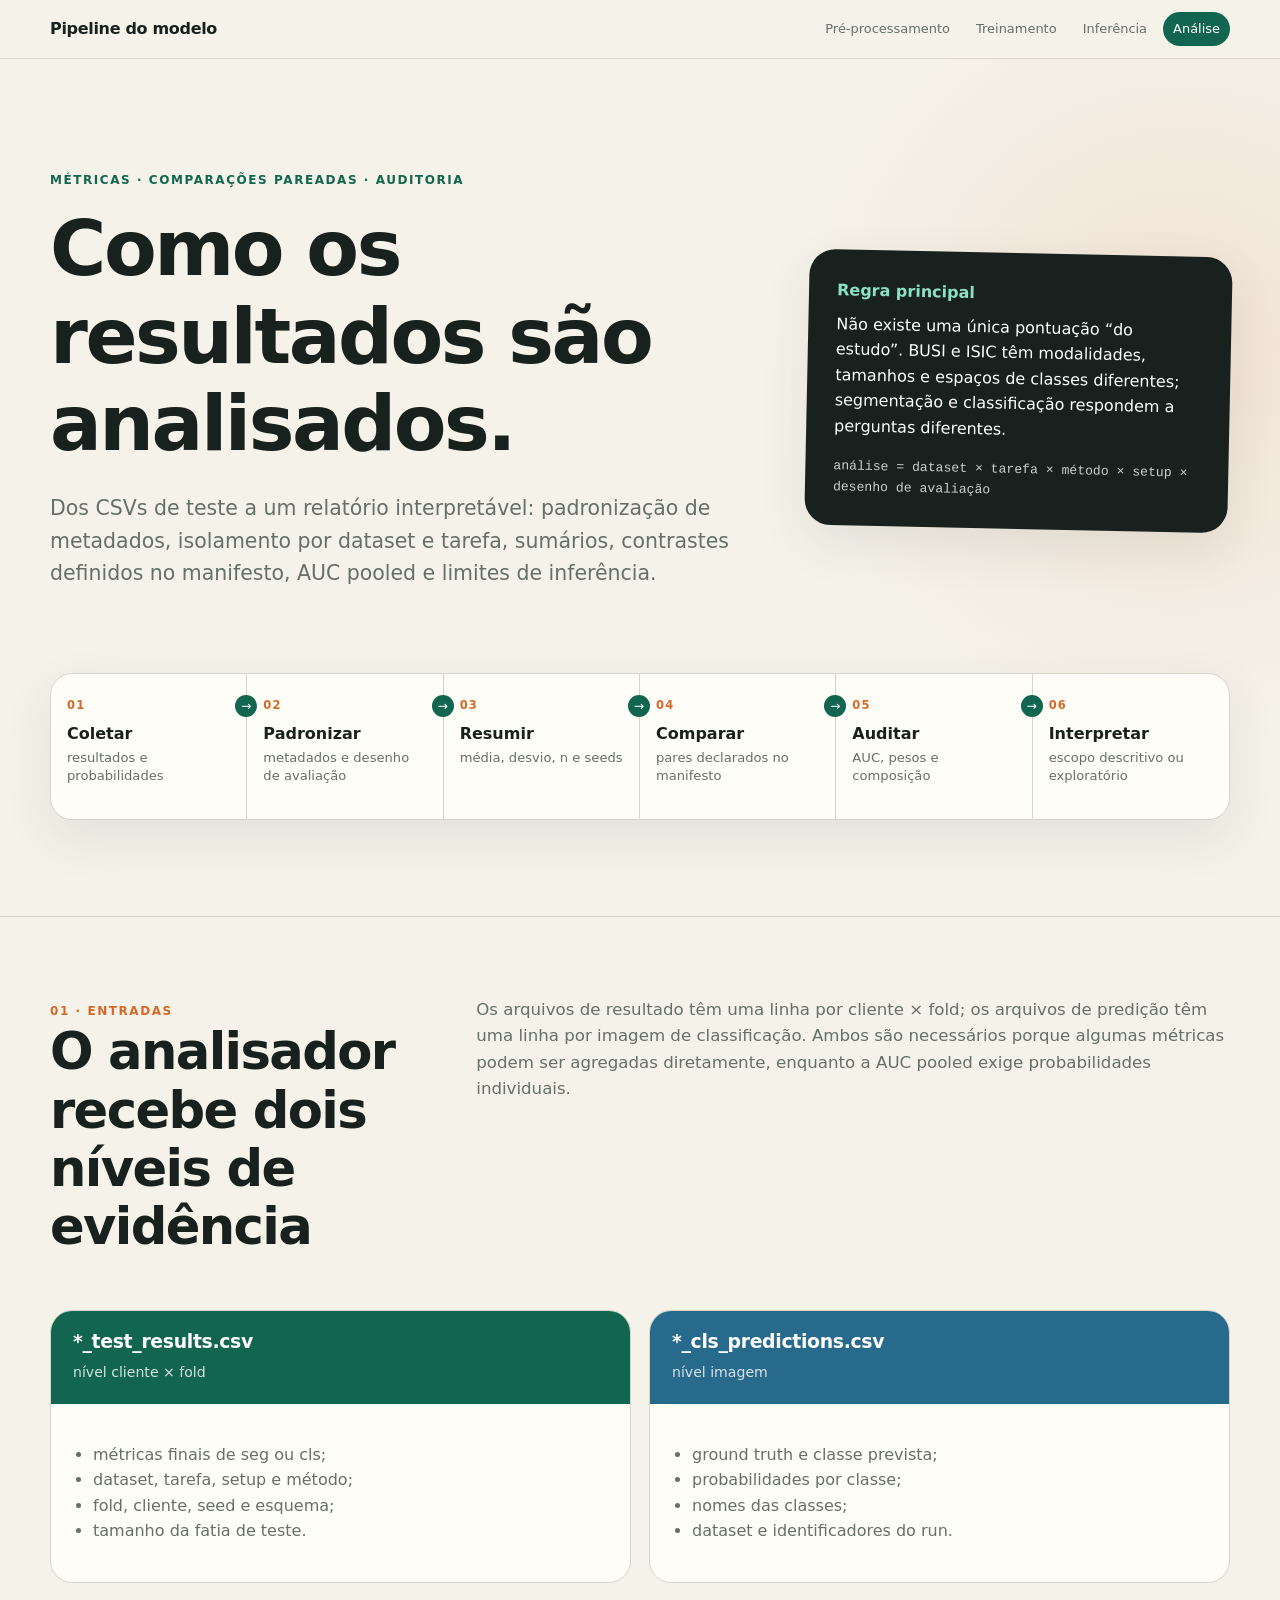
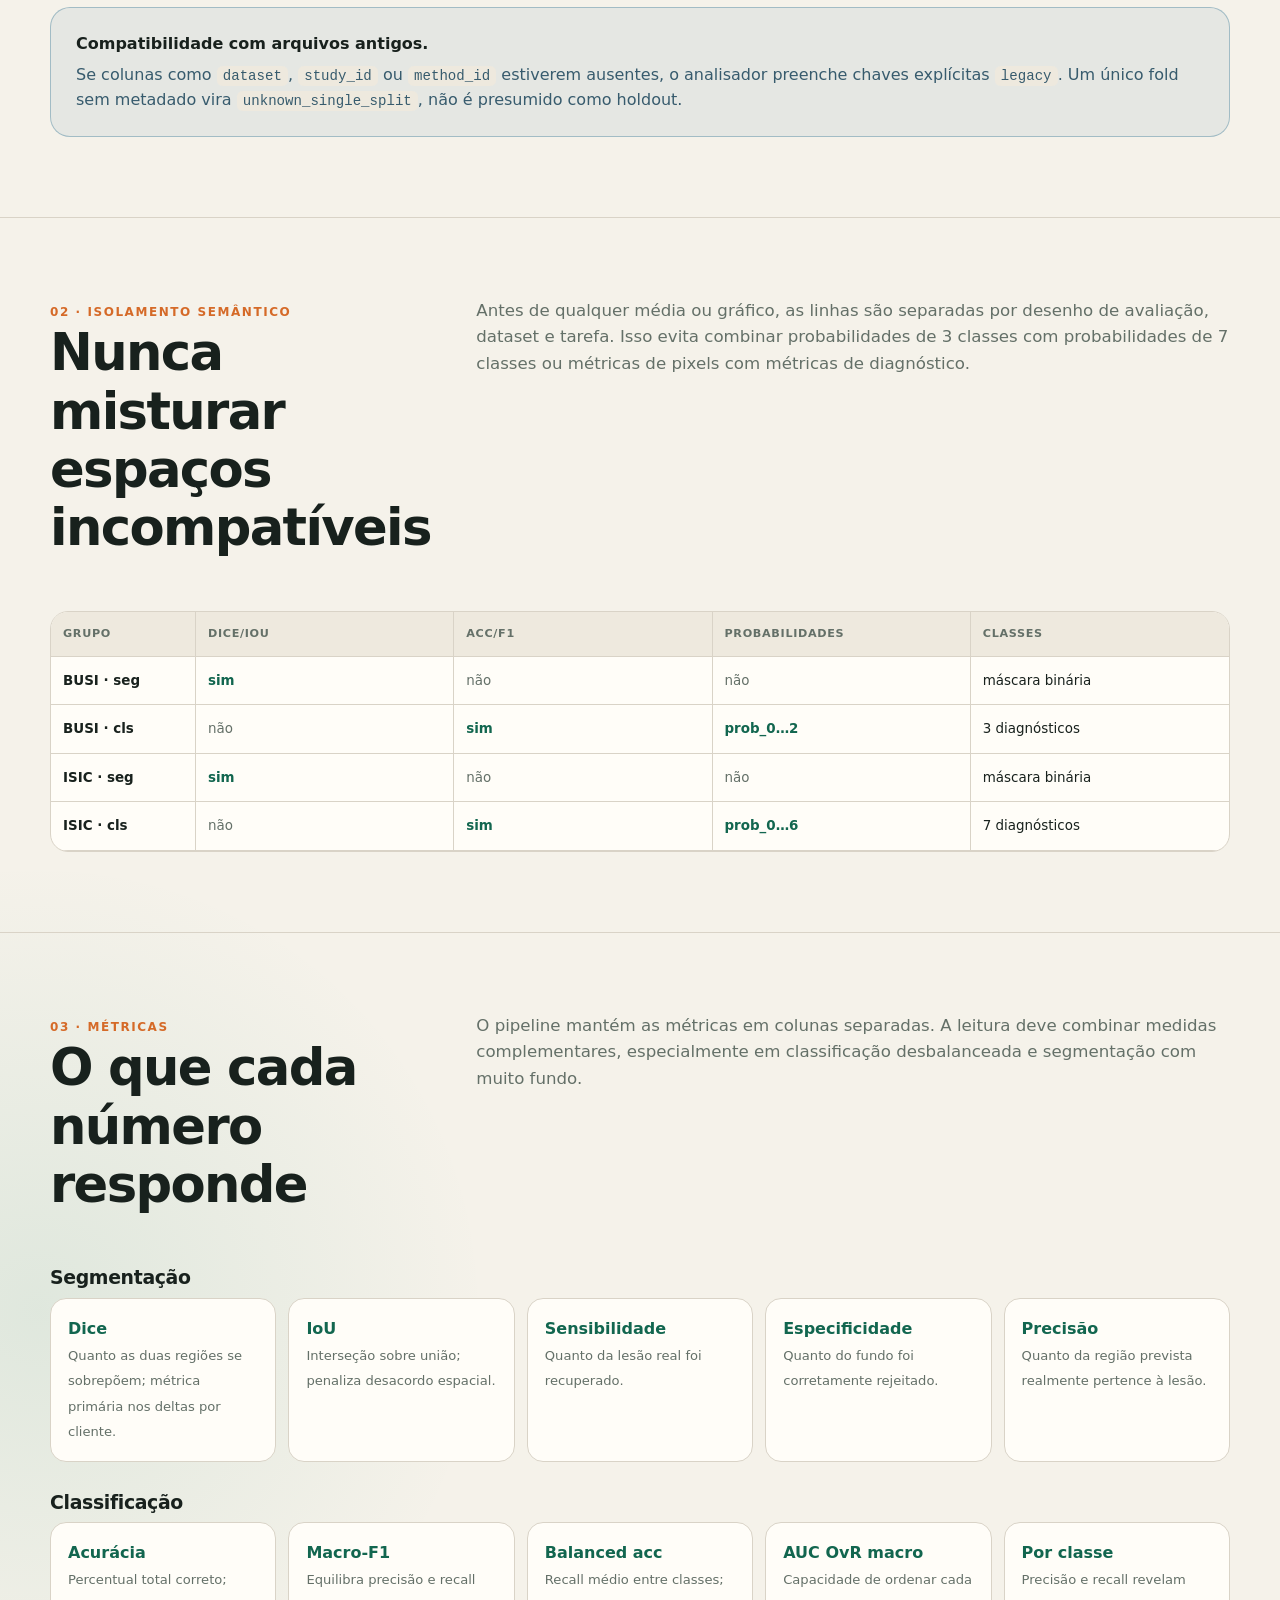
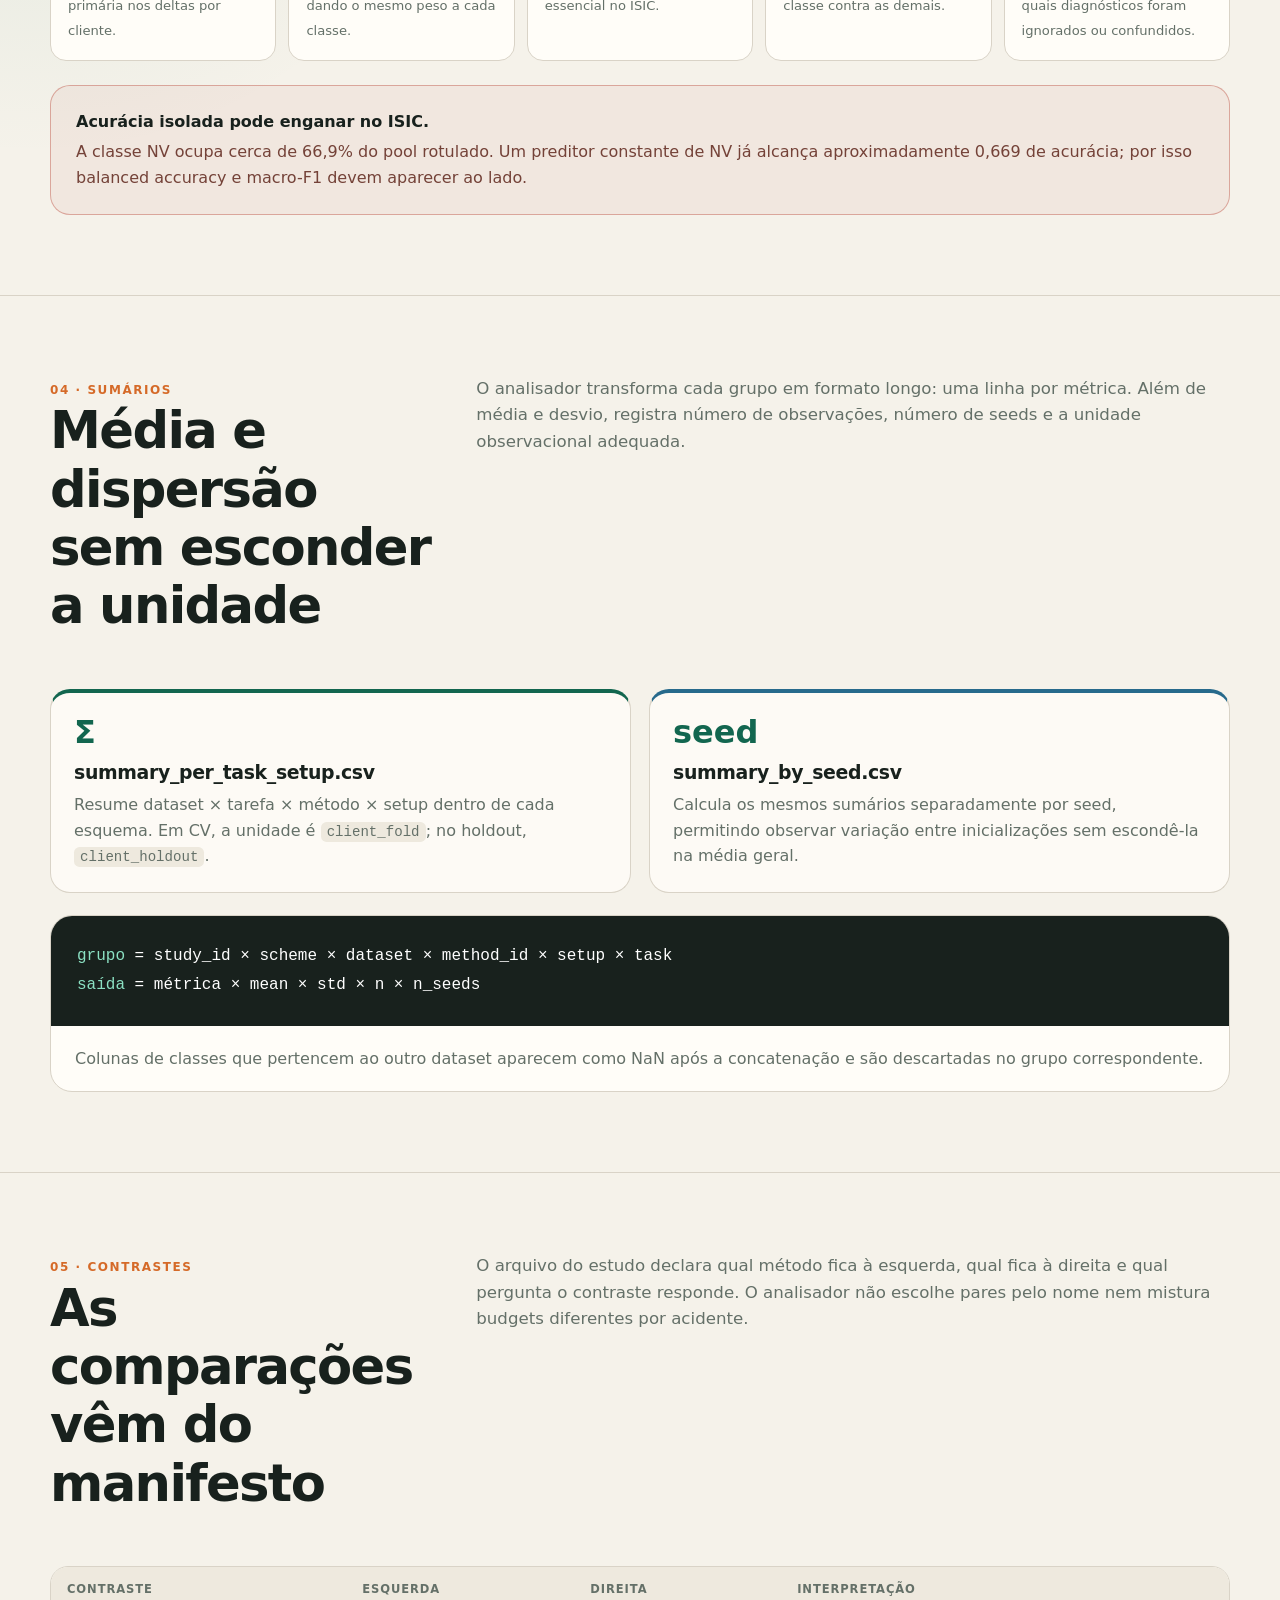
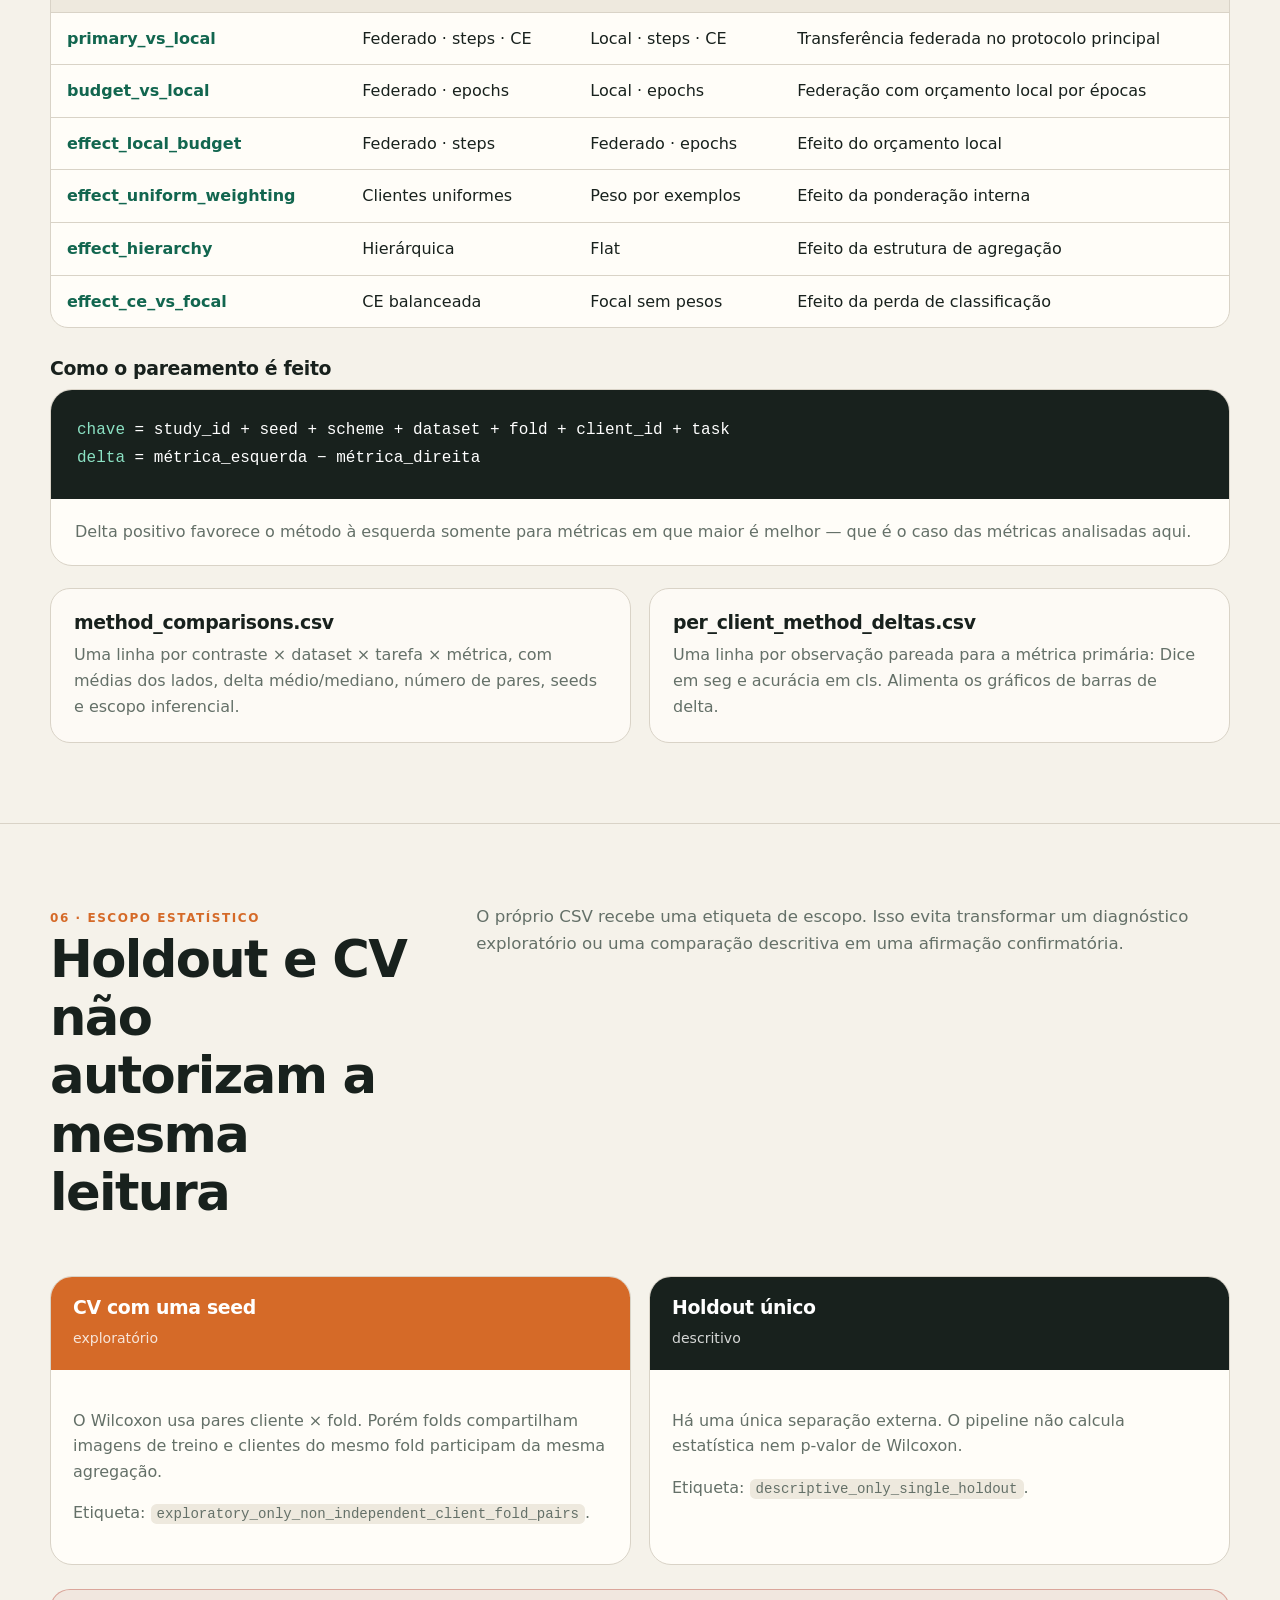
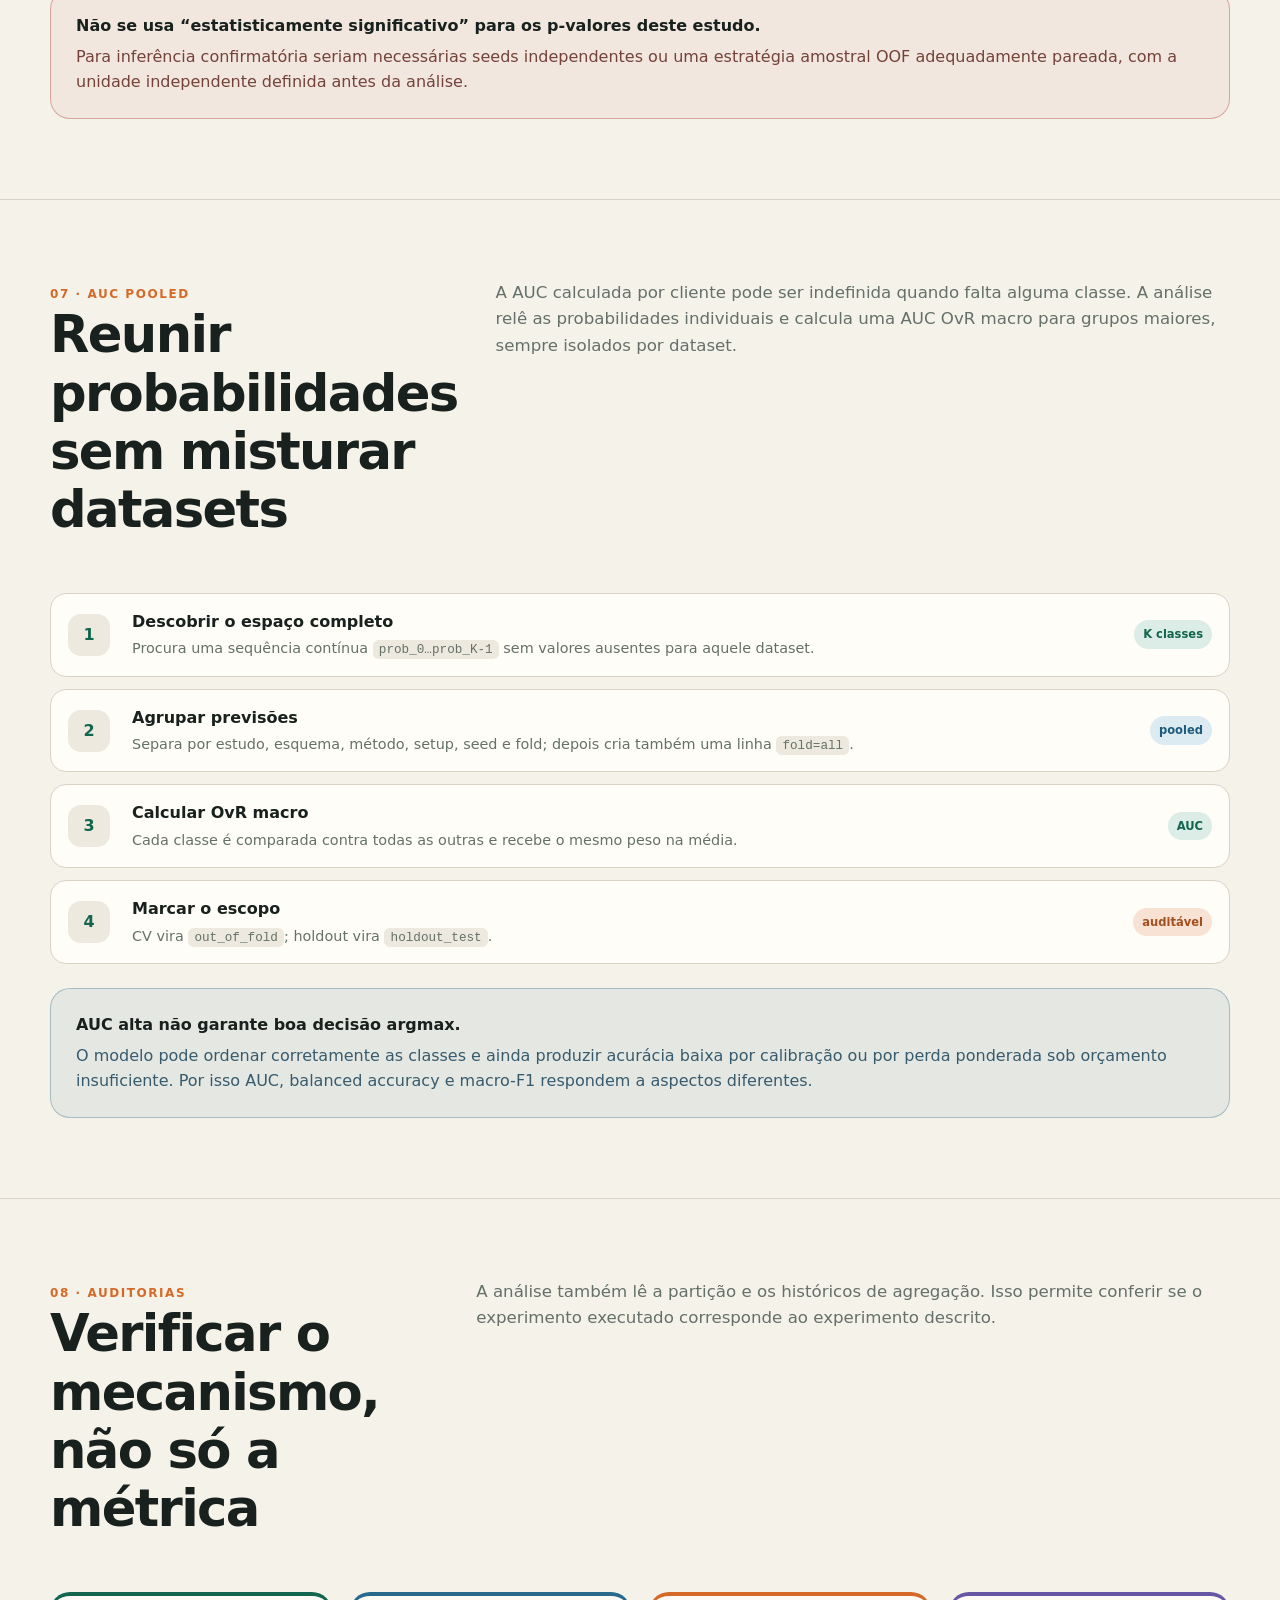
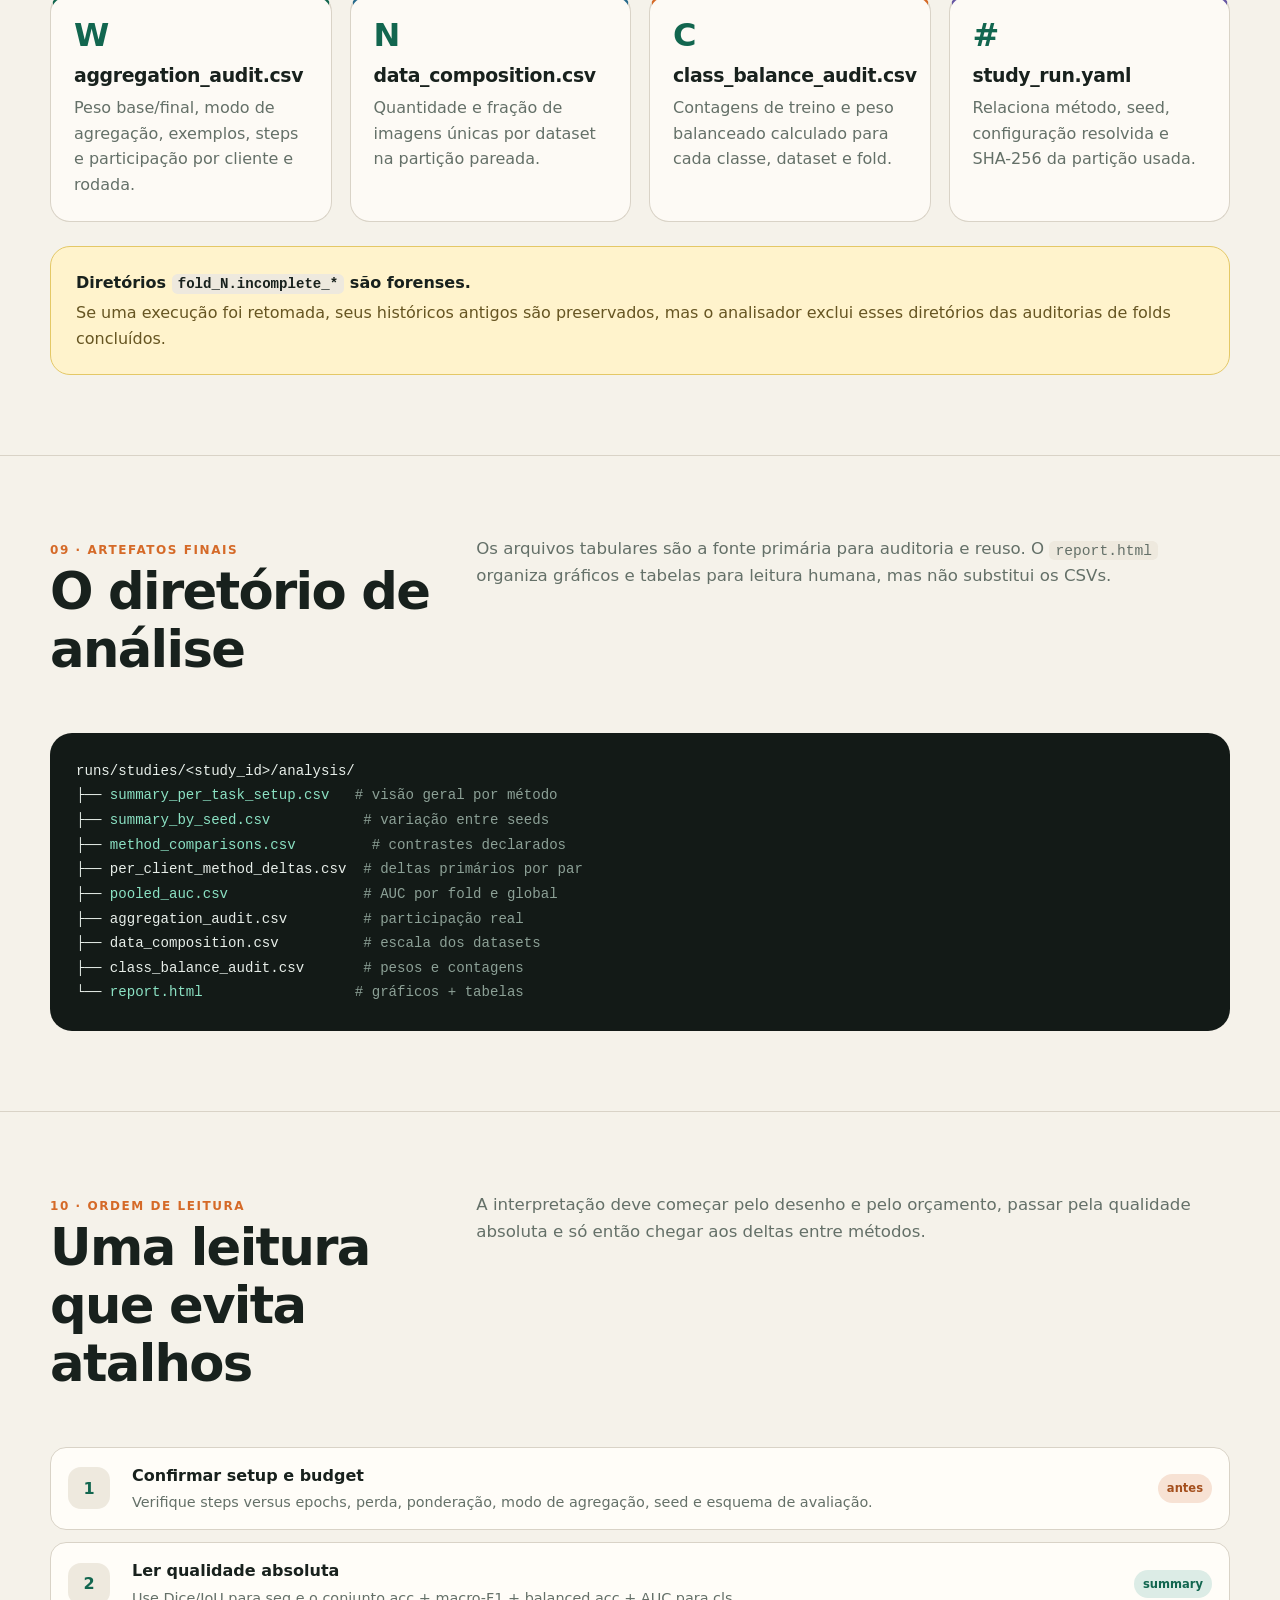
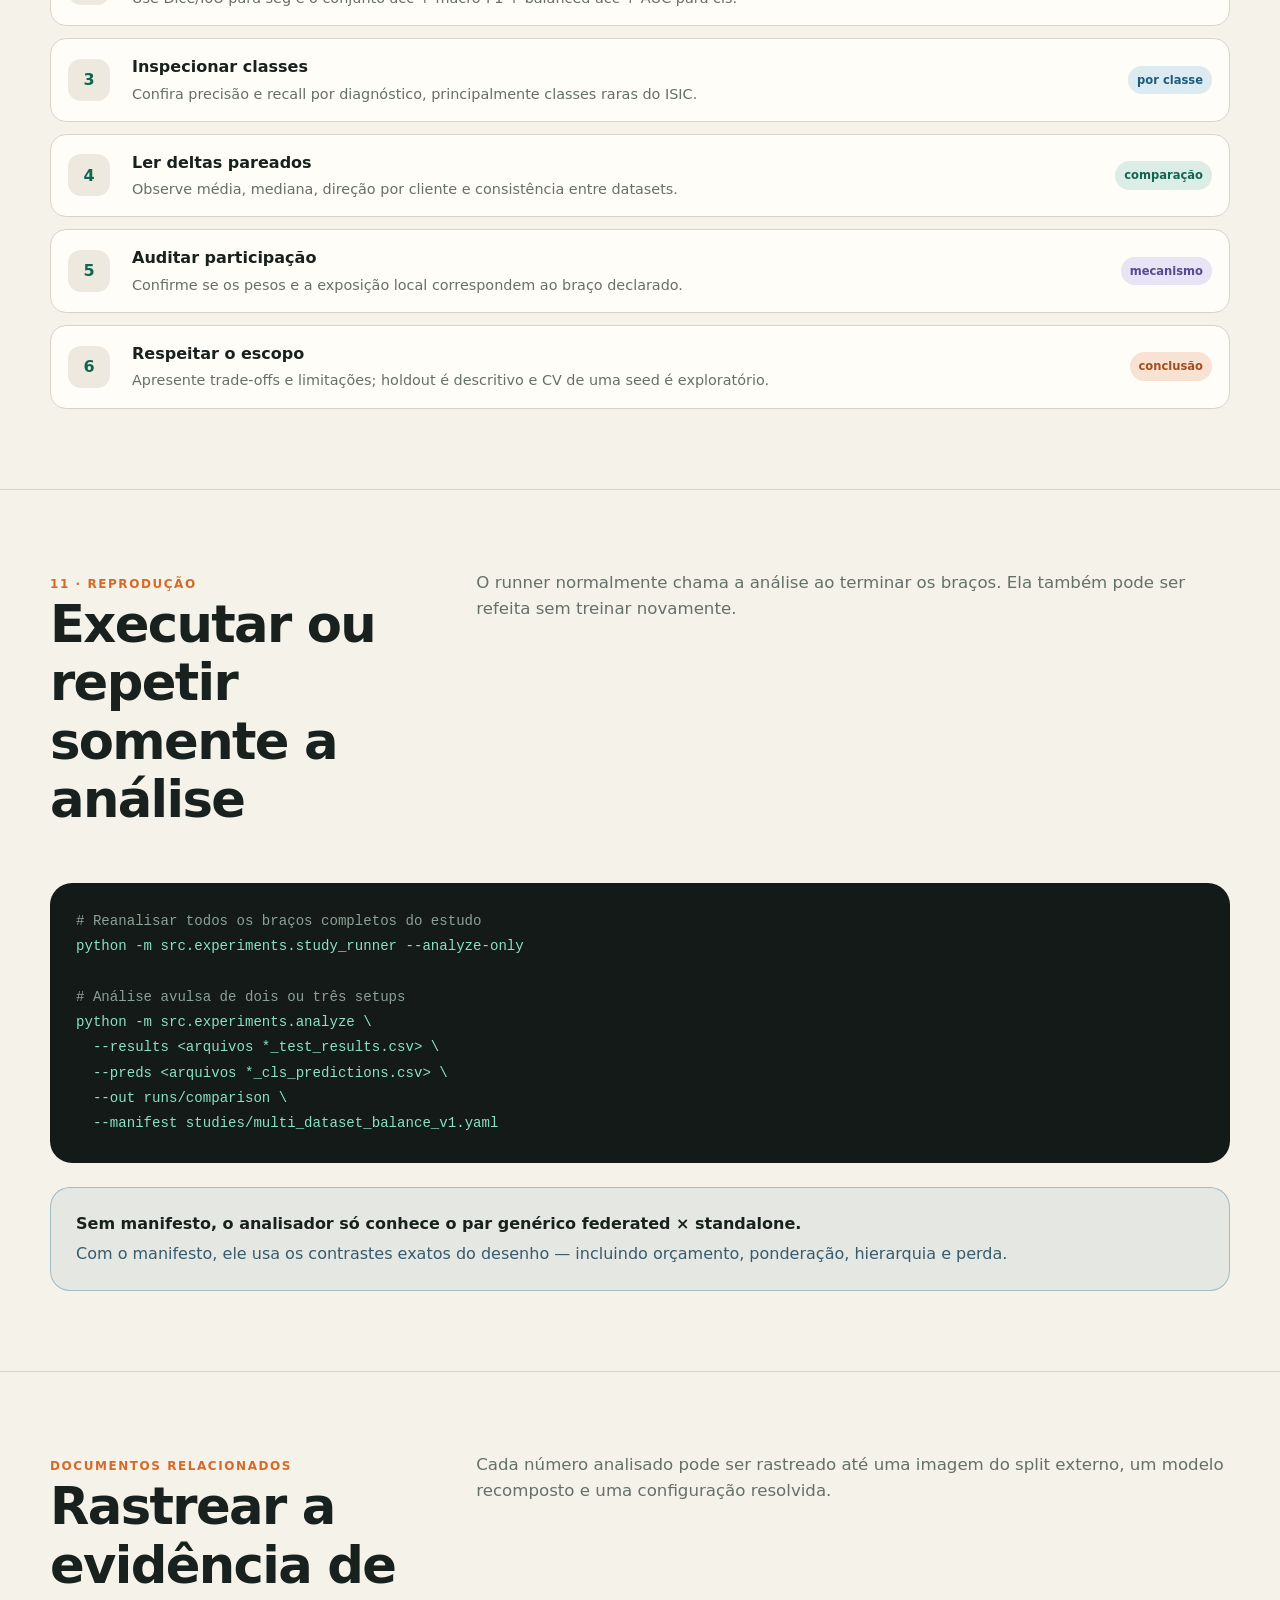
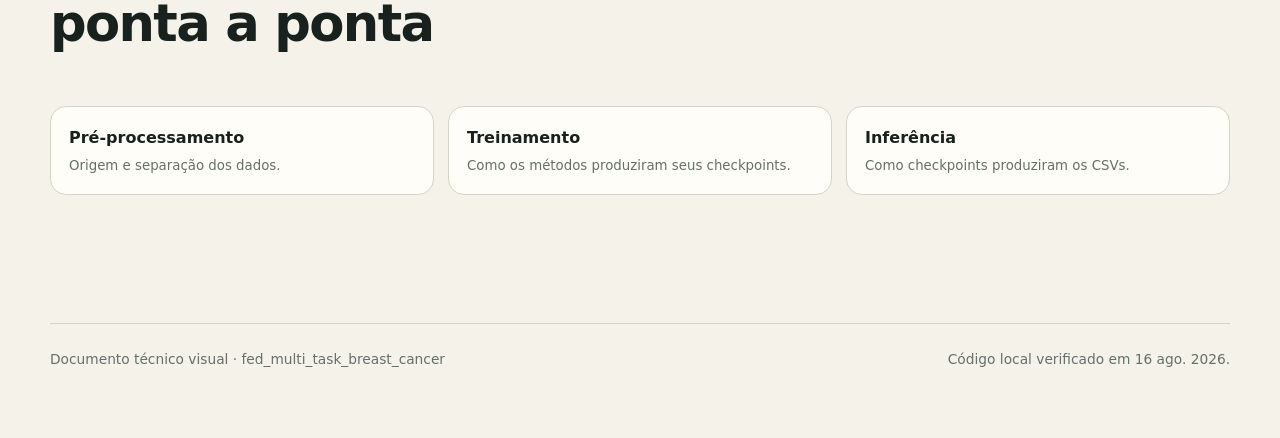
==== docs/analise_resultados.html @ eecffb1c "Document each pipeline stage as standalone HTML pages Adds docs/preprocessamento_dados.html, treinam" ====
<!doctype html>
<html lang="pt-BR">
<head>
  <meta charset="utf-8">
  <meta name="viewport" content="width=device-width, initial-scale=1">
  <meta name="description" content="Pipeline de análise dos resultados federados, métricas, deltas pareados, AUC pooled e limitações estatísticas.">
  <title>Análise dos resultados — métricas, comparações e auditoria</title>
  <link rel="icon" href="data:,">
  <link rel="stylesheet" href="model_pipeline.css">
</head>
<body>
  <header class="topbar">
    <div class="shell topbar-inner">
      <div class="brand">Pipeline do modelo</div>
      <nav class="docnav" aria-label="Documentos do pipeline">
        <a href="preprocessamento_dados.html">Pré-processamento</a>
        <a href="treinamento_modelo.html">Treinamento</a>
        <a href="inferencia_modelo.html">Inferência</a>
        <a class="current" href="analise_resultados.html">Análise</a>
      </nav>
    </div>
  </header>

  <main>
    <div class="shell">
      <div class="hero">
        <div>
          <div class="eyebrow">Métricas · comparações pareadas · auditoria</div>
          <h1>Como os resultados são analisados.</h1>
          <p class="lead">Dos CSVs de teste a um relatório interpretável: padronização de metadados, isolamento por dataset e tarefa, sumários, contrastes definidos no manifesto, AUC pooled e limites de inferência.</p>
        </div>
        <aside class="hero-note">
          <strong>Regra principal</strong>
          <p>Não existe uma única pontuação “do estudo”. BUSI e ISIC têm modalidades, tamanhos e espaços de classes diferentes; segmentação e classificação respondem a perguntas diferentes.</p>
          <div class="mono">análise = dataset × tarefa × método × setup × desenho de avaliação</div>
        </aside>
      </div>

      <div class="journey" style="--steps:6" aria-label="Resumo da análise">
        <div class="journey-step"><div class="journey-n">01</div><b>Coletar</b><span>resultados e probabilidades</span></div>
        <div class="journey-step"><div class="journey-n">02</div><b>Padronizar</b><span>metadados e desenho de avaliação</span></div>
        <div class="journey-step"><div class="journey-n">03</div><b>Resumir</b><span>média, desvio, n e seeds</span></div>
        <div class="journey-step"><div class="journey-n">04</div><b>Comparar</b><span>pares declarados no manifesto</span></div>
        <div class="journey-step"><div class="journey-n">05</div><b>Auditar</b><span>AUC, pesos e composição</span></div>
        <div class="journey-step"><div class="journey-n">06</div><b>Interpretar</b><span>escopo descritivo ou exploratório</span></div>
      </div>
    </div>

    <section id="entradas">
      <div class="shell">
        <div class="section-head">
          <div><span class="kicker">01 · Entradas</span><h2>O analisador recebe dois níveis de evidência</h2></div>
          <p>Os arquivos de resultado têm uma linha por cliente × fold; os arquivos de predição têm uma linha por imagem de classificação. Ambos são necessários porque algumas métricas podem ser agregadas diretamente, enquanto a AUC pooled exige probabilidades individuais.</p>
        </div>
        <div class="split-view">
          <article class="panel"><div class="panel-head"><h3>*_test_results.csv</h3><p>nível cliente × fold</p></div><div class="panel-body"><ul><li>métricas finais de seg ou cls;</li><li>dataset, tarefa, setup e método;</li><li>fold, cliente, seed e esquema;</li><li>tamanho da fatia de teste.</li></ul></div></article>
          <article class="panel"><div class="panel-head blue"><h3>*_cls_predictions.csv</h3><p>nível imagem</p></div><div class="panel-body"><ul><li>ground truth e classe prevista;</li><li>probabilidades por classe;</li><li>nomes das classes;</li><li>dataset e identificadores do run.</li></ul></div></article>
        </div>
        <div class="callout info"><b>Compatibilidade com arquivos antigos.</b><p>Se colunas como <code>dataset</code>, <code>study_id</code> ou <code>method_id</code> estiverem ausentes, o analisador preenche chaves explícitas <code>legacy</code>. Um único fold sem metadado vira <code>unknown_single_split</code>, não é presumido como holdout.</p></div>
      </div>
    </section>

    <section id="isolamento">
      <div class="shell">
        <div class="section-head">
          <div><span class="kicker">02 · Isolamento semântico</span><h2>Nunca misturar espaços incompatíveis</h2></div>
          <p>Antes de qualquer média ou gráfico, as linhas são separadas por desenho de avaliação, dataset e tarefa. Isso evita combinar probabilidades de 3 classes com probabilidades de 7 classes ou métricas de pixels com métricas de diagnóstico.</p>
        </div>
        <div class="matrix" aria-label="Métricas por dataset e tarefa">
          <div class="head">Grupo</div><div class="head">Dice/IoU</div><div class="head">Acc/F1</div><div class="head">Probabilidades</div><div class="head">Classes</div>
          <div><strong>BUSI · seg</strong></div><div class="yes">sim</div><div class="no">não</div><div class="no">não</div><div>máscara binária</div>
          <div><strong>BUSI · cls</strong></div><div class="no">não</div><div class="yes">sim</div><div class="yes">prob_0…2</div><div>3 diagnósticos</div>
          <div><strong>ISIC · seg</strong></div><div class="yes">sim</div><div class="no">não</div><div class="no">não</div><div>máscara binária</div>
          <div><strong>ISIC · cls</strong></div><div class="no">não</div><div class="yes">sim</div><div class="yes">prob_0…6</div><div>7 diagnósticos</div>
        </div>
      </div>
    </section>

    <section id="metricas">
      <div class="shell">
        <div class="section-head">
          <div><span class="kicker">03 · Métricas</span><h2>O que cada número responde</h2></div>
          <p>O pipeline mantém as métricas em colunas separadas. A leitura deve combinar medidas complementares, especialmente em classificação desbalanceada e segmentação com muito fundo.</p>
        </div>
        <h3>Segmentação</h3>
        <div class="metric-grid">
          <div class="metric"><b>Dice</b><span>Quanto as duas regiões se sobrepõem; métrica primária nos deltas por cliente.</span></div>
          <div class="metric"><b>IoU</b><span>Interseção sobre união; penaliza desacordo espacial.</span></div>
          <div class="metric"><b>Sensibilidade</b><span>Quanto da lesão real foi recuperado.</span></div>
          <div class="metric"><b>Especificidade</b><span>Quanto do fundo foi corretamente rejeitado.</span></div>
          <div class="metric"><b>Precisão</b><span>Quanto da região prevista realmente pertence à lesão.</span></div>
        </div>
        <h3 style="margin-top:30px">Classificação</h3>
        <div class="metric-grid">
          <div class="metric"><b>Acurácia</b><span>Percentual total correto; primária nos deltas por cliente.</span></div>
          <div class="metric"><b>Macro-F1</b><span>Equilibra precisão e recall dando o mesmo peso a cada classe.</span></div>
          <div class="metric"><b>Balanced acc</b><span>Recall médio entre classes; essencial no ISIC.</span></div>
          <div class="metric"><b>AUC OvR macro</b><span>Capacidade de ordenar cada classe contra as demais.</span></div>
          <div class="metric"><b>Por classe</b><span>Precisão e recall revelam quais diagnósticos foram ignorados ou confundidos.</span></div>
        </div>
        <div class="callout danger"><b>Acurácia isolada pode enganar no ISIC.</b><p>A classe NV ocupa cerca de 66,9% do pool rotulado. Um preditor constante de NV já alcança aproximadamente 0,669 de acurácia; por isso balanced accuracy e macro-F1 devem aparecer ao lado.</p></div>
      </div>
    </section>

    <section id="sumarios">
      <div class="shell">
        <div class="section-head">
          <div><span class="kicker">04 · Sumários</span><h2>Média e dispersão sem esconder a unidade</h2></div>
          <p>O analisador transforma cada grupo em formato longo: uma linha por métrica. Além de média e desvio, registra número de observações, número de seeds e a unidade observacional adequada.</p>
        </div>
        <div class="cards two">
          <article class="card green"><div class="num">Σ</div><h3>summary_per_task_setup.csv</h3><p>Resume dataset × tarefa × método × setup dentro de cada esquema. Em CV, a unidade é <code>client_fold</code>; no holdout, <code>client_holdout</code>.</p></article>
          <article class="card blue"><div class="num">seed</div><h3>summary_by_seed.csv</h3><p>Calcula os mesmos sumários separadamente por seed, permitindo observar variação entre inicializações sem escondê-la na média geral.</p></article>
        </div>
        <div class="formula" style="margin-top:22px"><div class="formula-main"><em>grupo</em> = study_id × scheme × dataset × method_id × setup × task<br><em>saída</em> = métrica × mean × std × n × n_seeds</div><div class="formula-note">Colunas de classes que pertencem ao outro dataset aparecem como NaN após a concatenação e são descartadas no grupo correspondente.</div></div>
      </div>
    </section>

    <section id="comparacoes">
      <div class="shell">
        <div class="section-head">
          <div><span class="kicker">05 · Contrastes</span><h2>As comparações vêm do manifesto</h2></div>
          <p>O arquivo do estudo declara qual método fica à esquerda, qual fica à direita e qual pergunta o contraste responde. O analisador não escolhe pares pelo nome nem mistura budgets diferentes por acidente.</p>
        </div>
        <div class="table-wrap">
          <table>
            <thead><tr><th>Contraste</th><th>Esquerda</th><th>Direita</th><th>Interpretação</th></tr></thead>
            <tbody>
              <tr><td><strong>primary_vs_local</strong></td><td>Federado · steps · CE</td><td>Local · steps · CE</td><td>Transferência federada no protocolo principal</td></tr>
              <tr><td><strong>budget_vs_local</strong></td><td>Federado · epochs</td><td>Local · epochs</td><td>Federação com orçamento local por épocas</td></tr>
              <tr><td><strong>effect_local_budget</strong></td><td>Federado · steps</td><td>Federado · epochs</td><td>Efeito do orçamento local</td></tr>
              <tr><td><strong>effect_uniform_weighting</strong></td><td>Clientes uniformes</td><td>Peso por exemplos</td><td>Efeito da ponderação interna</td></tr>
              <tr><td><strong>effect_hierarchy</strong></td><td>Hierárquica</td><td>Flat</td><td>Efeito da estrutura de agregação</td></tr>
              <tr><td><strong>effect_ce_vs_focal</strong></td><td>CE balanceada</td><td>Focal sem pesos</td><td>Efeito da perda de classificação</td></tr>
            </tbody>
          </table>
        </div>

        <h3 style="margin-top:30px">Como o pareamento é feito</h3>
        <div class="formula"><div class="formula-main"><em>chave</em> = study_id + seed + scheme + dataset + fold + client_id + task<br><em>delta</em> = métrica_esquerda − métrica_direita</div><div class="formula-note">Delta positivo favorece o método à esquerda somente para métricas em que maior é melhor — que é o caso das métricas analisadas aqui.</div></div>
        <div class="cards two" style="margin-top:22px">
          <article class="card"><h3>method_comparisons.csv</h3><p>Uma linha por contraste × dataset × tarefa × métrica, com médias dos lados, delta médio/mediano, número de pares, seeds e escopo inferencial.</p></article>
          <article class="card"><h3>per_client_method_deltas.csv</h3><p>Uma linha por observação pareada para a métrica primária: Dice em seg e acurácia em cls. Alimenta os gráficos de barras de delta.</p></article>
        </div>
      </div>
    </section>

    <section id="inferencia-estatistica">
      <div class="shell">
        <div class="section-head">
          <div><span class="kicker">06 · Escopo estatístico</span><h2>Holdout e CV não autorizam a mesma leitura</h2></div>
          <p>O próprio CSV recebe uma etiqueta de escopo. Isso evita transformar um diagnóstico exploratório ou uma comparação descritiva em uma afirmação confirmatória.</p>
        </div>
        <div class="split-view">
          <article class="panel"><div class="panel-head orange"><h3>CV com uma seed</h3><p>exploratório</p></div><div class="panel-body"><p>O Wilcoxon usa pares cliente × fold. Porém folds compartilham imagens de treino e clientes do mesmo fold participam da mesma agregação.</p><p>Etiqueta: <code>exploratory_only_non_independent_client_fold_pairs</code>.</p></div></article>
          <article class="panel"><div class="panel-head dark"><h3>Holdout único</h3><p>descritivo</p></div><div class="panel-body"><p>Há uma única separação externa. O pipeline não calcula estatística nem p-valor de Wilcoxon.</p><p>Etiqueta: <code>descriptive_only_single_holdout</code>.</p></div></article>
        </div>
        <div class="callout danger"><b>Não se usa “estatisticamente significativo” para os p-valores deste estudo.</b><p>Para inferência confirmatória seriam necessárias seeds independentes ou uma estratégia amostral OOF adequadamente pareada, com a unidade independente definida antes da análise.</p></div>
      </div>
    </section>

    <section id="auc">
      <div class="shell">
        <div class="section-head">
          <div><span class="kicker">07 · AUC pooled</span><h2>Reunir probabilidades sem misturar datasets</h2></div>
          <p>A AUC calculada por cliente pode ser indefinida quando falta alguma classe. A análise relê as probabilidades individuais e calcula uma AUC OvR macro para grupos maiores, sempre isolados por dataset.</p>
        </div>
        <div class="flow">
          <div class="flow-row"><div class="flow-icon">1</div><div><b>Descobrir o espaço completo</b><p>Procura uma sequência contínua <code>prob_0…prob_K-1</code> sem valores ausentes para aquele dataset.</p></div><span class="tag">K classes</span></div>
          <div class="flow-row"><div class="flow-icon">2</div><div><b>Agrupar previsões</b><p>Separa por estudo, esquema, método, setup, seed e fold; depois cria também uma linha <code>fold=all</code>.</p></div><span class="tag blue">pooled</span></div>
          <div class="flow-row"><div class="flow-icon">3</div><div><b>Calcular OvR macro</b><p>Cada classe é comparada contra todas as outras e recebe o mesmo peso na média.</p></div><span class="tag">AUC</span></div>
          <div class="flow-row"><div class="flow-icon">4</div><div><b>Marcar o escopo</b><p>CV vira <code>out_of_fold</code>; holdout vira <code>holdout_test</code>.</p></div><span class="tag orange">auditável</span></div>
        </div>
        <div class="callout info"><b>AUC alta não garante boa decisão argmax.</b><p>O modelo pode ordenar corretamente as classes e ainda produzir acurácia baixa por calibração ou por perda ponderada sob orçamento insuficiente. Por isso AUC, balanced accuracy e macro-F1 respondem a aspectos diferentes.</p></div>
      </div>
    </section>

    <section id="auditorias">
      <div class="shell">
        <div class="section-head">
          <div><span class="kicker">08 · Auditorias</span><h2>Verificar o mecanismo, não só a métrica</h2></div>
          <p>A análise também lê a partição e os históricos de agregação. Isso permite conferir se o experimento executado corresponde ao experimento descrito.</p>
        </div>
        <div class="cards four">
          <article class="card green"><div class="num">W</div><h3>aggregation_audit.csv</h3><p>Peso base/final, modo de agregação, exemplos, steps e participação por cliente e rodada.</p></article>
          <article class="card blue"><div class="num">N</div><h3>data_composition.csv</h3><p>Quantidade e fração de imagens únicas por dataset na partição pareada.</p></article>
          <article class="card orange"><div class="num">C</div><h3>class_balance_audit.csv</h3><p>Contagens de treino e peso balanceado calculado para cada classe, dataset e fold.</p></article>
          <article class="card purple"><div class="num">#</div><h3>study_run.yaml</h3><p>Relaciona método, seed, configuração resolvida e SHA-256 da partição usada.</p></article>
        </div>
        <div class="callout"><b>Diretórios <code>fold_N.incomplete_*</code> são forenses.</b><p>Se uma execução foi retomada, seus históricos antigos são preservados, mas o analisador exclui esses diretórios das auditorias de folds concluídos.</p></div>
      </div>
    </section>

    <section id="artefatos">
      <div class="shell">
        <div class="section-head">
          <div><span class="kicker">09 · Artefatos finais</span><h2>O diretório de análise</h2></div>
          <p>Os arquivos tabulares são a fonte primária para auditoria e reuso. O <code>report.html</code> organiza gráficos e tabelas para leitura humana, mas não substitui os CSVs.</p>
        </div>
        <div class="filetree"><pre>runs/studies/&lt;study_id&gt;/analysis/
├── <span class="accent">summary_per_task_setup.csv</span>   <span class="dim"># visão geral por método</span>
├── <span class="accent">summary_by_seed.csv</span>           <span class="dim"># variação entre seeds</span>
├── <span class="accent">method_comparisons.csv</span>         <span class="dim"># contrastes declarados</span>
├── per_client_method_deltas.csv  <span class="dim"># deltas primários por par</span>
├── <span class="accent">pooled_auc.csv</span>                <span class="dim"># AUC por fold e global</span>
├── aggregation_audit.csv         <span class="dim"># participação real</span>
├── data_composition.csv          <span class="dim"># escala dos datasets</span>
├── class_balance_audit.csv       <span class="dim"># pesos e contagens</span>
└── <span class="accent">report.html</span>                  <span class="dim"># gráficos + tabelas</span></pre></div>
      </div>
    </section>

    <section id="leitura">
      <div class="shell">
        <div class="section-head">
          <div><span class="kicker">10 · Ordem de leitura</span><h2>Uma leitura que evita atalhos</h2></div>
          <p>A interpretação deve começar pelo desenho e pelo orçamento, passar pela qualidade absoluta e só então chegar aos deltas entre métodos.</p>
        </div>
        <div class="flow">
          <div class="flow-row"><div class="flow-icon">1</div><div><b>Confirmar setup e budget</b><p>Verifique steps versus epochs, perda, ponderação, modo de agregação, seed e esquema de avaliação.</p></div><span class="tag orange">antes</span></div>
          <div class="flow-row"><div class="flow-icon">2</div><div><b>Ler qualidade absoluta</b><p>Use Dice/IoU para seg e o conjunto acc + macro-F1 + balanced acc + AUC para cls.</p></div><span class="tag">summary</span></div>
          <div class="flow-row"><div class="flow-icon">3</div><div><b>Inspecionar classes</b><p>Confira precisão e recall por diagnóstico, principalmente classes raras do ISIC.</p></div><span class="tag blue">por classe</span></div>
          <div class="flow-row"><div class="flow-icon">4</div><div><b>Ler deltas pareados</b><p>Observe média, mediana, direção por cliente e consistência entre datasets.</p></div><span class="tag">comparação</span></div>
          <div class="flow-row"><div class="flow-icon">5</div><div><b>Auditar participação</b><p>Confirme se os pesos e a exposição local correspondem ao braço declarado.</p></div><span class="tag purple">mecanismo</span></div>
          <div class="flow-row"><div class="flow-icon">6</div><div><b>Respeitar o escopo</b><p>Apresente trade-offs e limitações; holdout é descritivo e CV de uma seed é exploratório.</p></div><span class="tag orange">conclusão</span></div>
        </div>
      </div>
    </section>

    <section id="comandos">
      <div class="shell">
        <div class="section-head">
          <div><span class="kicker">11 · Reprodução</span><h2>Executar ou repetir somente a análise</h2></div>
          <p>O runner normalmente chama a análise ao terminar os braços. Ela também pode ser refeita sem treinar novamente.</p>
        </div>
        <div class="commands"><pre><span class="comment"># Reanalisar todos os braços completos do estudo</span>
<span class="cmd">python -m src.experiments.study_runner --analyze-only</span>

<span class="comment"># Análise avulsa de dois ou três setups</span>
<span class="cmd">python -m src.experiments.analyze \</span>
  <span class="cmd">--results &lt;arquivos *_test_results.csv&gt; \</span>
  <span class="cmd">--preds &lt;arquivos *_cls_predictions.csv&gt; \</span>
  <span class="cmd">--out runs/comparison \</span>
  <span class="cmd">--manifest studies/multi_dataset_balance_v1.yaml</span></pre></div>
        <div class="callout info"><b>Sem manifesto, o analisador só conhece o par genérico federated × standalone.</b><p>Com o manifesto, ele usa os contrastes exatos do desenho — incluindo orçamento, ponderação, hierarquia e perda.</p></div>
      </div>
    </section>

    <section id="continuidade">
      <div class="shell">
        <div class="section-head"><div><span class="kicker">Documentos relacionados</span><h2>Rastrear a evidência de ponta a ponta</h2></div><p>Cada número analisado pode ser rastreado até uma imagem do split externo, um modelo recomposto e uma configuração resolvida.</p></div>
        <div class="related">
          <a href="preprocessamento_dados.html"><b>Pré-processamento</b><small>Origem e separação dos dados.</small></a>
          <a href="treinamento_modelo.html"><b>Treinamento</b><small>Como os métodos produziram seus checkpoints.</small></a>
          <a href="inferencia_modelo.html"><b>Inferência</b><small>Como checkpoints produziram os CSVs.</small></a>
        </div>
      </div>
    </section>
  </main>

  <footer><div class="shell foot"><span>Documento técnico visual · fed_multi_task_breast_cancer</span><span>Código local verificado em 16 ago. 2026.</span></div></footer>
</body>
</html>
---- docs/model_pipeline.css ----
:root {
  color-scheme: light;
  --paper: #f5f2ea;
  --surface: #fffdf8;
  --surface-2: #eee9de;
  --ink: #18211d;
  --muted: #647068;
  --line: #d9d3c7;
  --green: #12664f;
  --green-2: #1f8a6d;
  --orange: #d56a28;
  --blue: #276a8c;
  --yellow: #f1c75b;
  --red: #b74435;
  --purple: #6656a3;
  --shadow: 0 18px 50px rgba(42, 50, 45, .09);
}

* { box-sizing: border-box; }
html { scroll-behavior: smooth; }
body {
  margin: 0;
  background:
    radial-gradient(circle at 92% 3%, rgba(213, 106, 40, .12), transparent 24rem),
    radial-gradient(circle at 3% 25%, rgba(31, 138, 109, .10), transparent 28rem),
    var(--paper);
  color: var(--ink);
  font-family: Inter, ui-sans-serif, system-ui, -apple-system, "Segoe UI", sans-serif;
  line-height: 1.6;
}

a { color: var(--green); }
code {
  padding: .12rem .38rem;
  border-radius: .35rem;
  background: var(--surface-2);
  font-family: "SFMono-Regular", Consolas, monospace;
  font-size: .88em;
  overflow-wrap: anywhere;
}
button { font: inherit; }
.shell { width: min(1180px, calc(100% - 36px)); margin: 0 auto; }

.topbar {
  position: sticky;
  top: 0;
  z-index: 30;
  border-bottom: 1px solid rgba(217, 211, 199, .85);
  background: rgba(245, 242, 234, .9);
  backdrop-filter: blur(14px);
}
.topbar-inner {
  min-height: 58px;
  display: flex;
  align-items: center;
  justify-content: space-between;
  gap: 16px;
}
.brand { font-weight: 780; letter-spacing: -.02em; white-space: nowrap; }
.docnav, .topnav { display: flex; gap: 6px; flex-wrap: wrap; justify-content: flex-end; }
.docnav a, .topnav a {
  color: var(--muted);
  text-decoration: none;
  font-size: .81rem;
  padding: 7px 10px;
  border-radius: 999px;
}
.docnav a:hover, .topnav a:hover { color: var(--ink); background: var(--surface); }
.docnav a.current { color: white; background: var(--green); }

.hero {
  padding: clamp(62px, 9vw, 112px) 0 62px;
  display: grid;
  grid-template-columns: minmax(0, 1.25fr) minmax(300px, .75fr);
  gap: 52px;
  align-items: center;
}
.eyebrow, .kicker {
  color: var(--green);
  font-size: .75rem;
  font-weight: 820;
  letter-spacing: .13em;
  text-transform: uppercase;
}
.kicker { color: var(--orange); }
h1, h2, h3, h4 { line-height: 1.14; letter-spacing: -.032em; }
h1 { font-size: clamp(2.65rem, 6vw, 5.45rem); margin: 15px 0 24px; }
h2 { font-size: clamp(2rem, 4vw, 3.25rem); margin: 0 0 16px; }
h3 { font-size: 1.18rem; margin: 0 0 9px; letter-spacing: -.018em; }
h4 { font-size: 1rem; margin: 0 0 6px; }
.lead { font-size: clamp(1.05rem, 2vw, 1.28rem); color: var(--muted); max-width: 770px; }
.hero-note {
  background: var(--ink);
  color: white;
  padding: 28px;
  border-radius: 26px;
  box-shadow: var(--shadow);
  transform: rotate(1.2deg);
}
.hero-note strong { color: #8be1c3; }
.hero-note p { margin: 8px 0 16px; }
.hero-note .mono { font-family: Consolas, monospace; font-size: .82rem; color: #c9d3ce; }

.journey {
  display: grid;
  grid-template-columns: repeat(var(--steps, 6), minmax(0, 1fr));
  margin: 0 0 96px;
  border: 1px solid var(--line);
  border-radius: 22px;
  overflow: hidden;
  background: var(--surface);
  box-shadow: var(--shadow);
}
.journey-step { position: relative; min-height: 145px; padding: 22px 16px; border-right: 1px solid var(--line); }
.journey-step:last-child { border-right: 0; }
.journey-step::after {
  content: "→";
  position: absolute;
  right: -11px;
  top: 21px;
  width: 22px;
  height: 22px;
  display: grid;
  place-items: center;
  border-radius: 50%;
  background: var(--green);
  color: white;
  z-index: 2;
  font-size: .78rem;
}
.journey-step:last-child::after { display: none; }
.journey-n { color: var(--orange); font-size: .72rem; font-weight: 850; letter-spacing: .1em; }
.journey-step b { display: block; margin: 10px 0 5px; line-height: 1.25; }
.journey-step span { color: var(--muted); font-size: .82rem; line-height: 1.35; display: block; }

section { padding: 80px 0; border-top: 1px solid var(--line); }
.section-head { display: grid; grid-template-columns: .68fr 1.32fr; gap: 38px; margin-bottom: 38px; }
.section-head p { margin: 0; color: var(--muted); font-size: 1.04rem; }
.section-head .aside { color: var(--green); font-weight: 760; }

.cards { display: grid; grid-template-columns: repeat(3, minmax(0, 1fr)); gap: 18px; }
.cards.two { grid-template-columns: repeat(2, minmax(0, 1fr)); }
.cards.four { grid-template-columns: repeat(4, minmax(0, 1fr)); }
.card {
  border: 1px solid var(--line);
  border-radius: 20px;
  padding: 23px;
  background: rgba(255, 253, 248, .8);
}
.card p { color: var(--muted); margin: 0; }
.card ul { color: var(--muted); padding-left: 18px; margin: 8px 0 0; }
.card .num { color: var(--green); font-weight: 850; font-size: 2rem; line-height: 1; margin-bottom: 14px; }
.card.orange { border-top: 4px solid var(--orange); }
.card.blue { border-top: 4px solid var(--blue); }
.card.green { border-top: 4px solid var(--green); }
.card.purple { border-top: 4px solid var(--purple); }

.flow { display: grid; gap: 12px; }
.flow-row {
  display: grid;
  grid-template-columns: 50px minmax(0, 1fr) auto;
  gap: 14px;
  align-items: center;
  border: 1px solid var(--line);
  border-radius: 16px;
  background: var(--surface);
  padding: 15px 17px;
}
.flow-icon { width: 42px; height: 42px; display: grid; place-items: center; border-radius: 13px; background: var(--surface-2); font-weight: 850; color: var(--green); }
.flow-row p { margin: 3px 0 0; color: var(--muted); font-size: .9rem; }
.tag { padding: 5px 9px; border-radius: 999px; background: #dcece6; color: var(--green); font-size: .72rem; font-weight: 800; white-space: nowrap; }
.tag.orange { background: #f7e2d4; color: #a44f1d; }
.tag.blue { background: #dceaf1; color: #1e5c7b; }
.tag.purple { background: #e8e3f5; color: #594993; }

.split-view { display: grid; grid-template-columns: 1fr 1fr; gap: 18px; }
.panel { border: 1px solid var(--line); border-radius: 22px; overflow: hidden; background: var(--surface); }
.panel-head { padding: 20px 22px; color: white; background: var(--green); }
.panel-head.blue { background: var(--blue); }
.panel-head.orange { background: var(--orange); }
.panel-head.dark { background: var(--ink); }
.panel-head.purple { background: var(--purple); }
.panel-head p { margin: 4px 0 0; opacity: .82; font-size: .88rem; }
.panel-body { padding: 22px; }
.panel-body p { color: var(--muted); }
.panel-body ul, .panel-body ol { color: var(--muted); padding-left: 20px; }

.architecture {
  display: grid;
  grid-template-columns: minmax(180px, .7fr) minmax(280px, 1.25fr) minmax(180px, .7fr);
  gap: 16px;
  align-items: center;
}
.arch-stack { display: grid; gap: 10px; }
.arch-node { border: 1px solid var(--line); background: var(--surface); border-radius: 14px; padding: 14px; text-align: center; }
.arch-node.local { border-color: rgba(213,106,40,.5); background: rgba(213,106,40,.06); }
.arch-node.shared { border-color: rgba(18,102,79,.45); background: rgba(18,102,79,.07); }
.arch-core { border-radius: 24px; padding: 28px; background: var(--ink); color: white; box-shadow: var(--shadow); }
.arch-core .layers { display: grid; grid-template-columns: repeat(5, 1fr); gap: 6px; margin-top: 18px; }
.arch-core .layers span { display: grid; place-items: center; min-height: 56px; border: 1px solid rgba(255,255,255,.18); border-radius: 10px; color: #8be1c3; font-size: .75rem; text-align: center; }
.arrow-label { color: var(--muted); text-align: center; font-size: .78rem; }

.round-cycle {
  display: grid;
  grid-template-columns: repeat(6, 1fr);
  gap: 10px;
  counter-reset: cycle;
}
.cycle-step { position: relative; border: 1px solid var(--line); border-radius: 18px; background: var(--surface); padding: 18px 15px; min-height: 180px; }
.cycle-step::before { counter-increment: cycle; content: counter(cycle, decimal-leading-zero); color: var(--orange); font-weight: 850; font-size: .72rem; }
.cycle-step b { display: block; margin: 12px 0 7px; line-height: 1.25; }
.cycle-step p { color: var(--muted); margin: 0; font-size: .85rem; }

.formula { border: 1px solid var(--line); border-radius: 22px; overflow: hidden; background: var(--surface); }
.formula-main { padding: 26px; background: var(--ink); color: white; font: 1rem/1.8 Consolas, monospace; }
.formula-main em { color: #8be1c3; font-style: normal; }
.formula-note { padding: 20px 24px; color: var(--muted); }

.weights { display: grid; grid-template-columns: 1fr 1fr; gap: 16px; }
.weight-box { border: 1px solid var(--line); border-radius: 18px; background: var(--surface); padding: 20px; }
.weight-bar { height: 18px; display: flex; border-radius: 999px; overflow: hidden; margin: 14px 0 8px; }
.weight-bar span:nth-child(1) { background: var(--green); }
.weight-bar span:nth-child(2) { background: var(--orange); }
.weight-bar span:nth-child(3) { background: var(--blue); }
.weight-bar span:nth-child(4) { background: var(--purple); }
.legend { display: flex; flex-wrap: wrap; gap: 8px 15px; color: var(--muted); font-size: .8rem; }

.table-wrap { overflow-x: auto; border: 1px solid var(--line); border-radius: 18px; background: var(--surface); }
table { width: 100%; border-collapse: collapse; min-width: 720px; }
th, td { padding: 13px 16px; text-align: left; border-bottom: 1px solid var(--line); vertical-align: top; }
th { font-size: .72rem; letter-spacing: .08em; text-transform: uppercase; color: var(--muted); background: var(--surface-2); }
tr:last-child td { border-bottom: 0; }
td strong { color: var(--green); }

.callout { margin-top: 24px; border-radius: 20px; padding: 23px 25px; background: #fff3cc; border: 1px solid #e4c866; }
.callout p { margin: 5px 0 0; color: #665522; }
.callout.danger { background: rgba(183,68,53,.06); border-color: rgba(183,68,53,.4); }
.callout.danger p { color: #744238; }
.callout.info { background: rgba(39,106,140,.07); border-color: rgba(39,106,140,.35); }
.callout.info p { color: #375b6d; }

.filetree { background: #131a17; color: #e7eee9; border-radius: 22px; padding: 26px; overflow-x: auto; }
.filetree pre { margin: 0; font: .88rem/1.75 Consolas, monospace; }
.filetree .accent { color: #8be1c3; }
.filetree .dim { color: #8ca096; }

.commands { background: #131a17; color: #e7eee9; border-radius: 22px; padding: 26px; overflow-x: auto; }
.commands pre { margin: 0; font: .88rem/1.8 Consolas, monospace; }
.commands .comment { color: #8ca096; }
.commands .cmd { color: #8be1c3; }

.metric-grid { display: grid; grid-template-columns: repeat(5, 1fr); gap: 12px; }
.metric { border: 1px solid var(--line); border-radius: 16px; background: var(--surface); padding: 17px; }
.metric b { color: var(--green); display: block; }
.metric span { color: var(--muted); font-size: .82rem; }

.decision { display: grid; grid-template-columns: 1fr 70px 1fr; gap: 14px; align-items: stretch; }
.decision-mid { display: grid; place-items: center; color: var(--muted); font-weight: 800; }
.decision-card { border: 1px solid var(--line); border-radius: 20px; background: var(--surface); padding: 22px; }
.decision-card.green { border-left: 5px solid var(--green); }
.decision-card.blue { border-left: 5px solid var(--blue); }
.decision-card p { color: var(--muted); }

.matrix { display: grid; grid-template-columns: 145px repeat(4, 1fr); border: 1px solid var(--line); border-radius: 18px; overflow: hidden; background: var(--surface); }
.matrix > div { padding: 13px 12px; border-right: 1px solid var(--line); border-bottom: 1px solid var(--line); font-size: .84rem; }
.matrix > div:nth-child(5n) { border-right: 0; }
.matrix .head { background: var(--surface-2); color: var(--muted); text-transform: uppercase; letter-spacing: .06em; font-size: .7rem; font-weight: 800; }
.matrix .yes { color: var(--green); font-weight: 780; }
.matrix .no { color: var(--muted); }

details { border: 1px solid var(--line); border-radius: 16px; background: var(--surface); margin: 10px 0; overflow: hidden; }
summary { cursor: pointer; padding: 16px 19px; font-weight: 760; }
details > div { padding: 0 19px 18px; color: var(--muted); }

.related { display: grid; grid-template-columns: repeat(3, 1fr); gap: 14px; }
.related a { display: block; border: 1px solid var(--line); border-radius: 16px; padding: 18px; background: var(--surface); color: var(--ink); text-decoration: none; }
.related a:hover { border-color: var(--green); transform: translateY(-1px); }
.related small { display: block; color: var(--muted); margin-top: 4px; }

footer { padding: 48px 0 68px; color: var(--muted); font-size: .86rem; }
.foot { border-top: 1px solid var(--line); padding-top: 24px; display: flex; justify-content: space-between; gap: 20px; }

@media (max-width: 980px) {
  .hero, .section-head, .architecture { grid-template-columns: 1fr; }
  .journey { grid-template-columns: repeat(3, 1fr); }
  .journey-step:nth-child(3n) { border-right: 0; }
  .journey-step:nth-child(-n+3) { border-bottom: 1px solid var(--line); }
  .journey-step:nth-child(3)::after { display: none; }
  .cards.four { grid-template-columns: repeat(2, 1fr); }
  .round-cycle { grid-template-columns: repeat(3, 1fr); }
  .metric-grid { grid-template-columns: repeat(3, 1fr); }
}

@media (max-width: 720px) {
  .topnav { display: none; }
  .docnav a:not(.current) { display: none; }
  .hero { padding-top: 48px; }
  .hero-note { transform: none; }
  .journey { grid-template-columns: 1fr; }
  .journey-step { min-height: 0; border-right: 0; border-bottom: 1px solid var(--line); }
  .journey-step::after { display: none; }
  .cards, .cards.two, .cards.four, .split-view, .weights, .related { grid-template-columns: 1fr; }
  .round-cycle { grid-template-columns: 1fr; }
  .metric-grid { grid-template-columns: repeat(2, 1fr); }
  .decision { grid-template-columns: 1fr; }
  .decision-mid { min-height: 35px; }
  .flow-row { grid-template-columns: 46px 1fr; }
  .flow-row .tag { grid-column: 2; justify-self: start; }
  .matrix { grid-template-columns: 120px repeat(4, minmax(120px, 1fr)); overflow-x: auto; }
  .foot { flex-direction: column; }
}

@media print {
  .topbar { display: none; }
  body { background: white; }
  .shell { width: 100%; }
  .hero-note, .arch-core, .filetree, .commands { print-color-adjust: exact; }
  section { break-inside: avoid; }
}
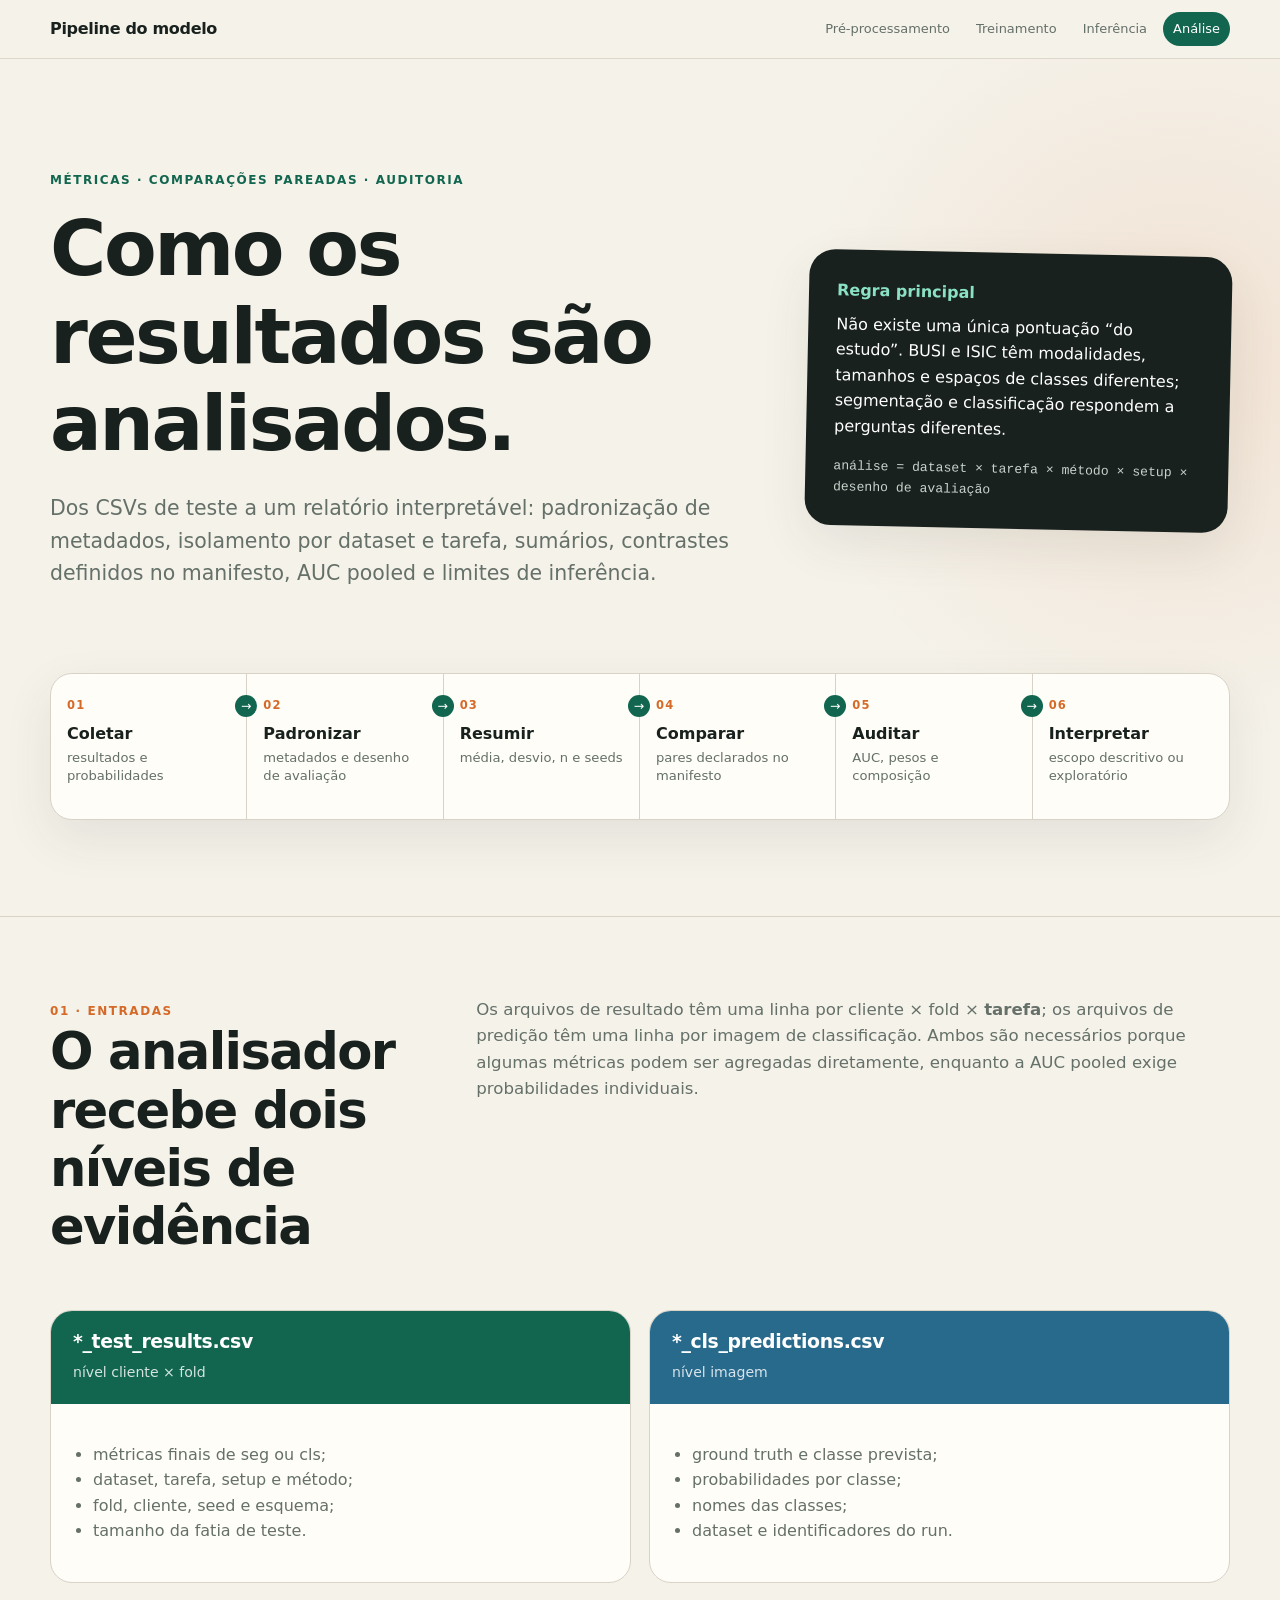
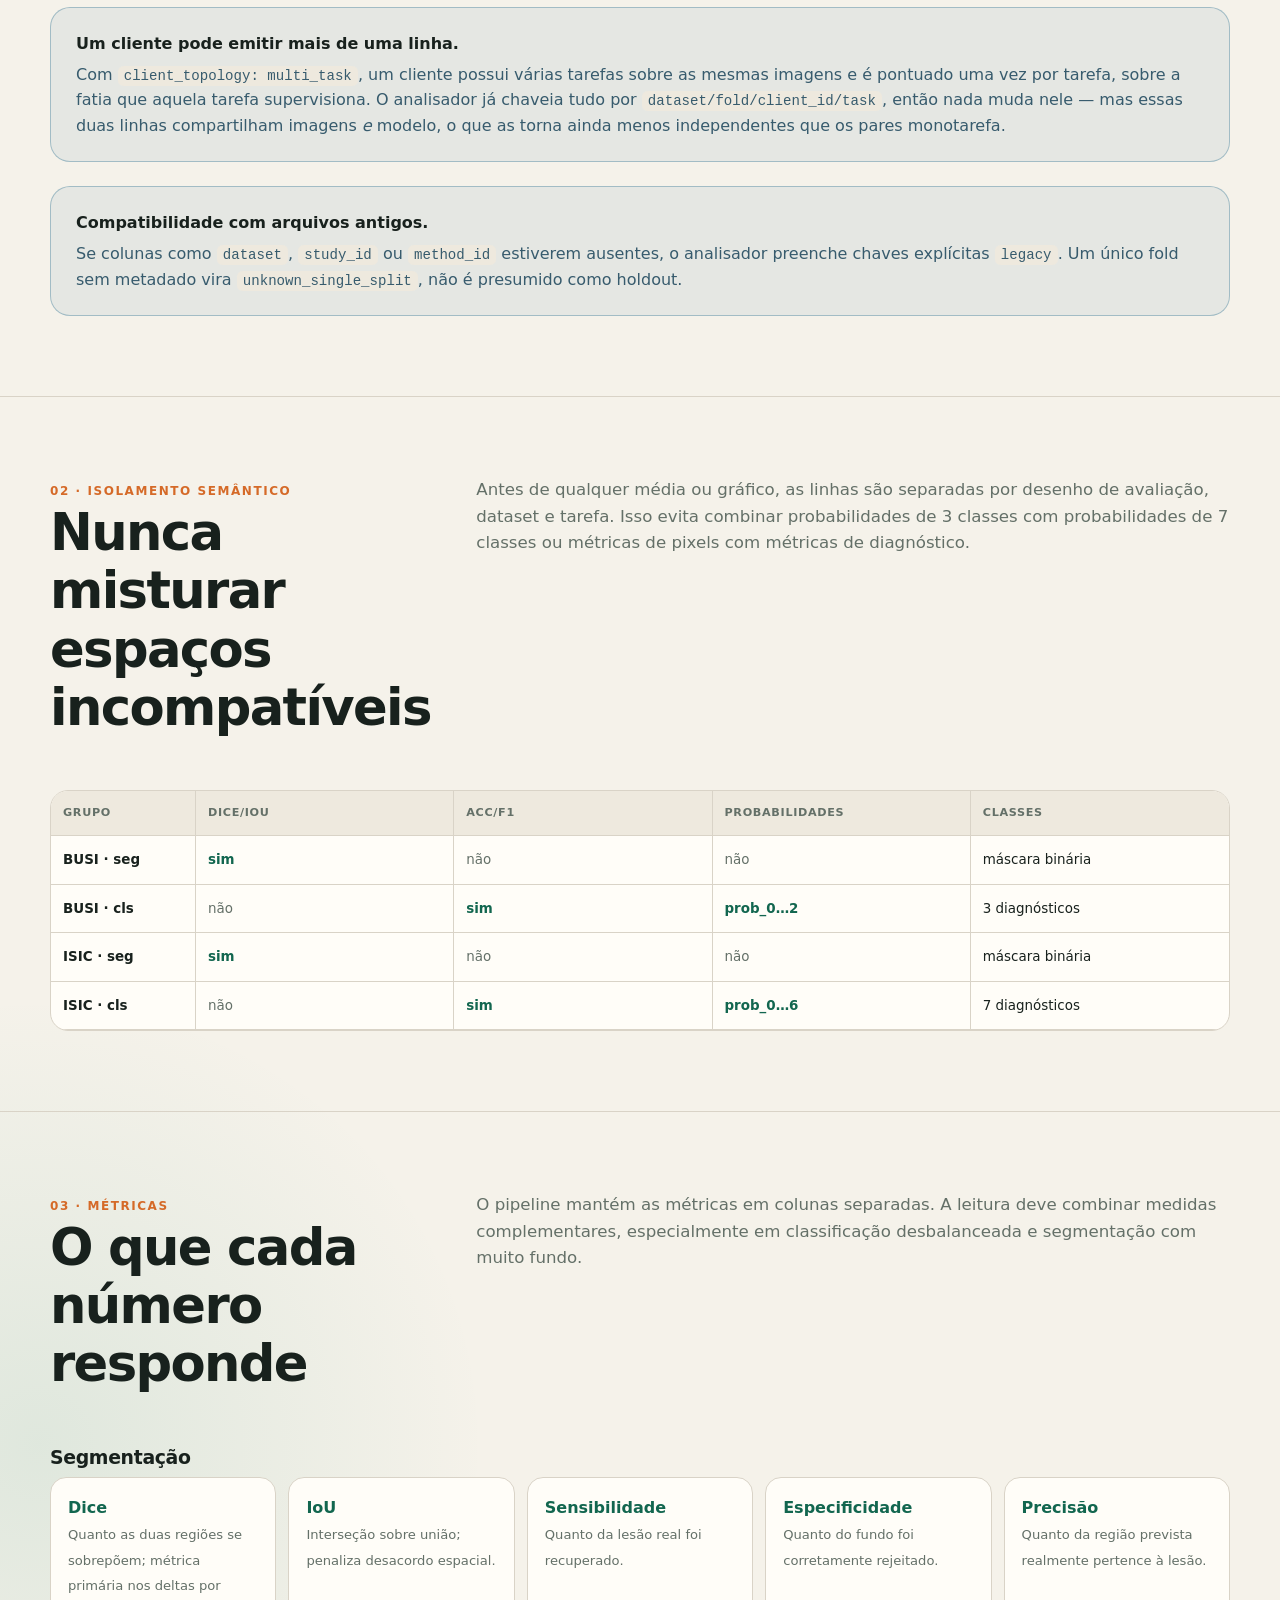
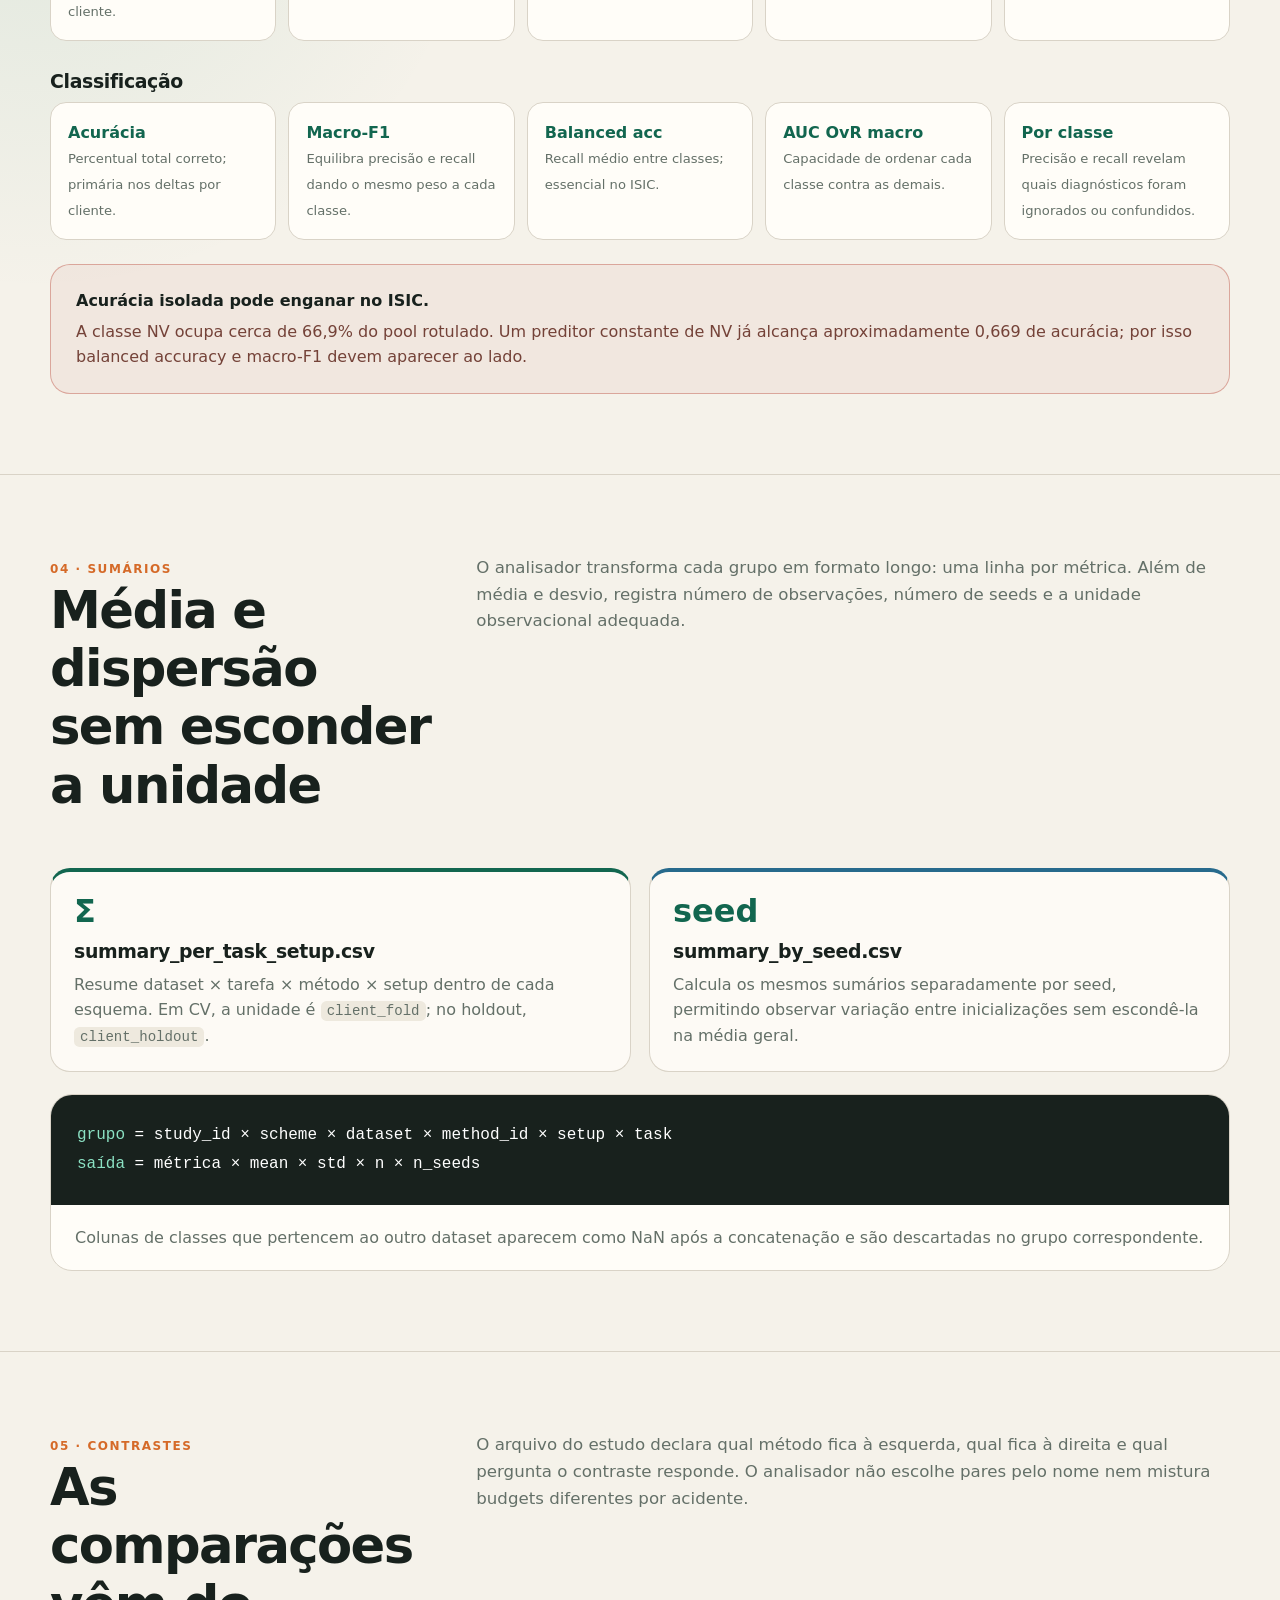
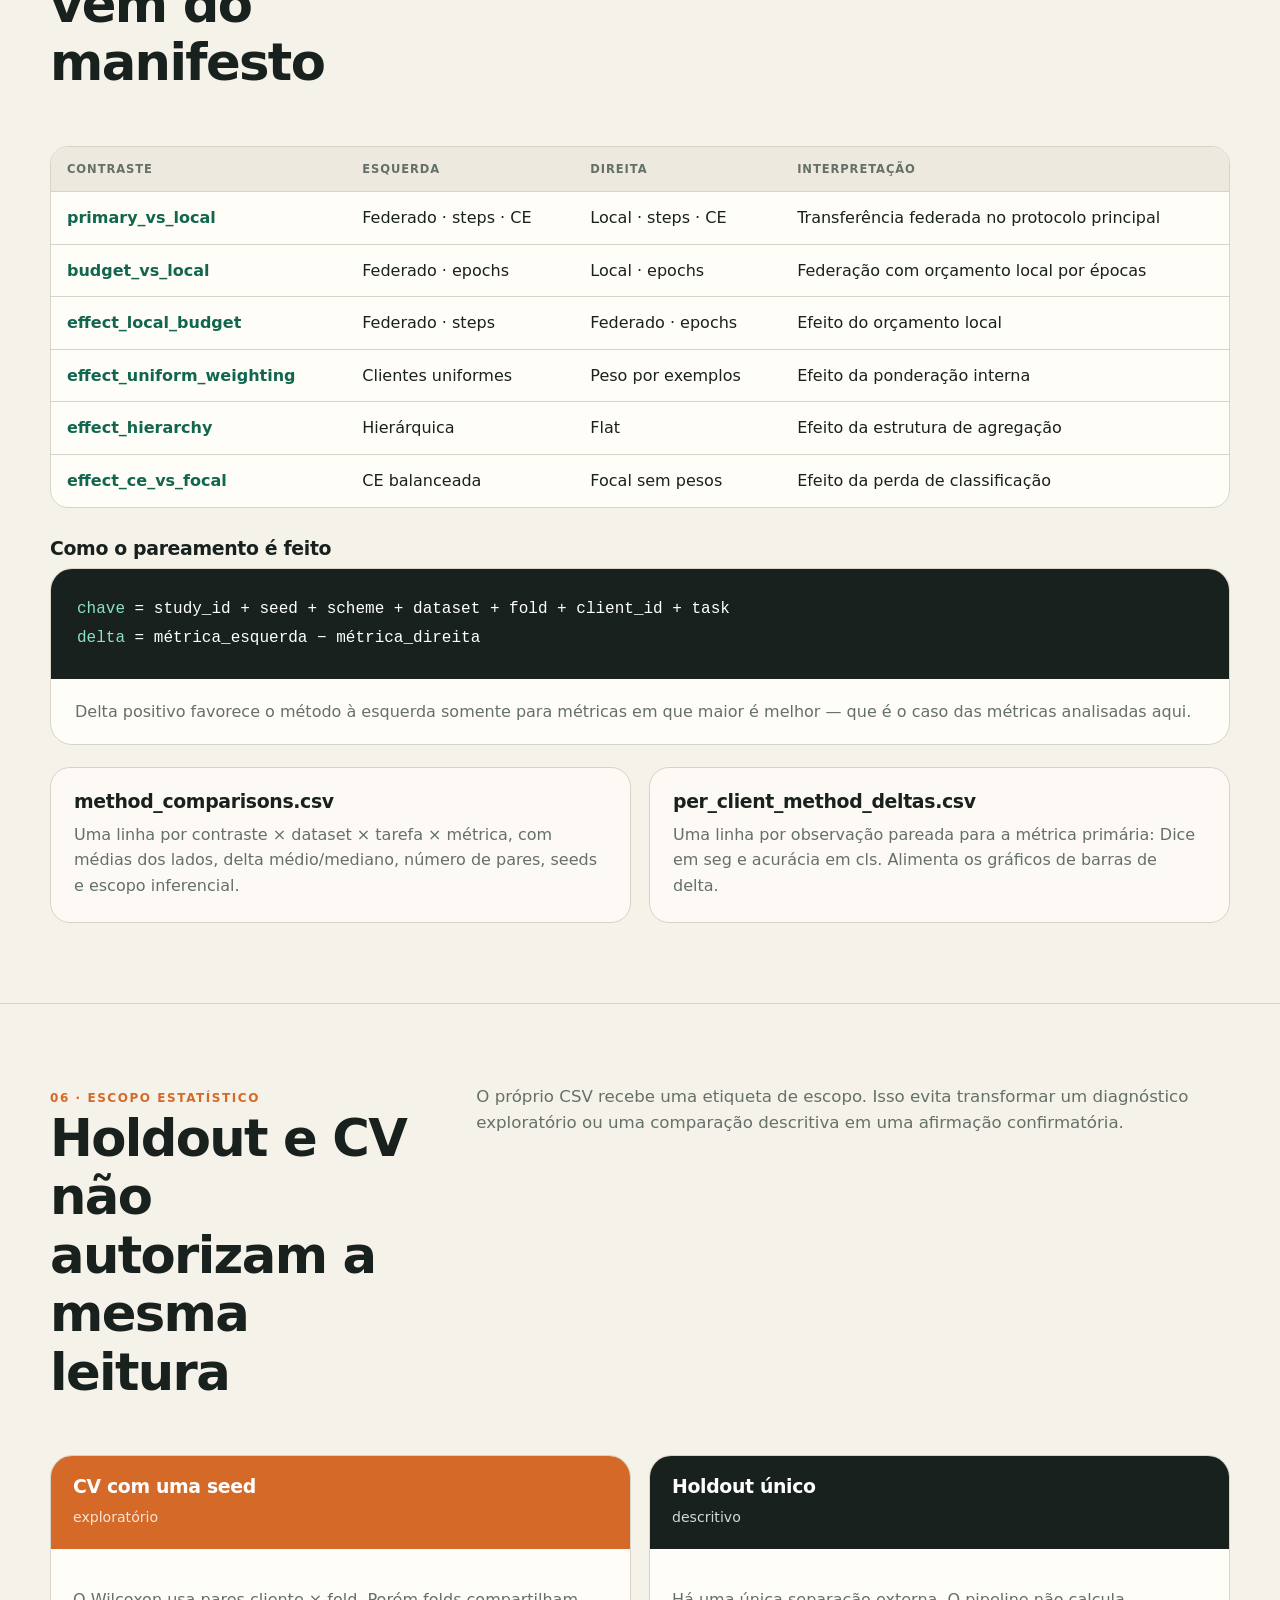
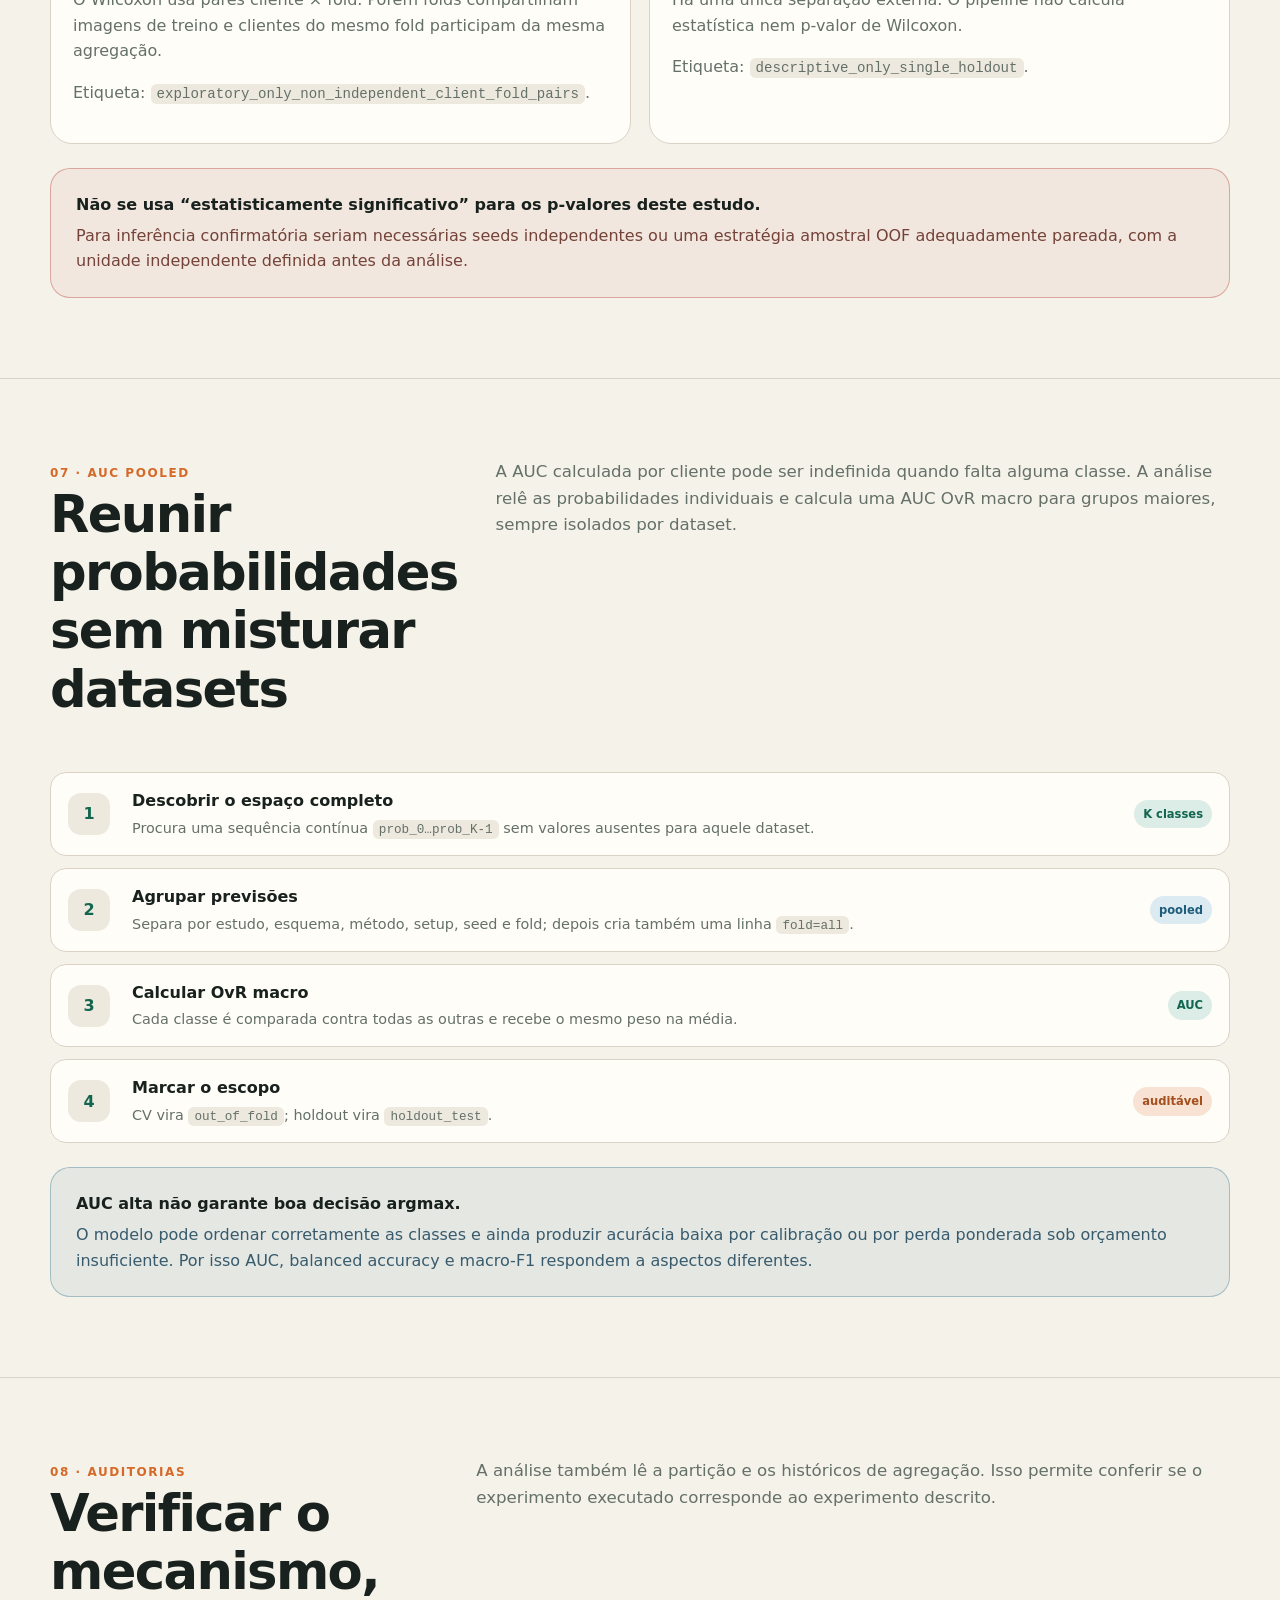
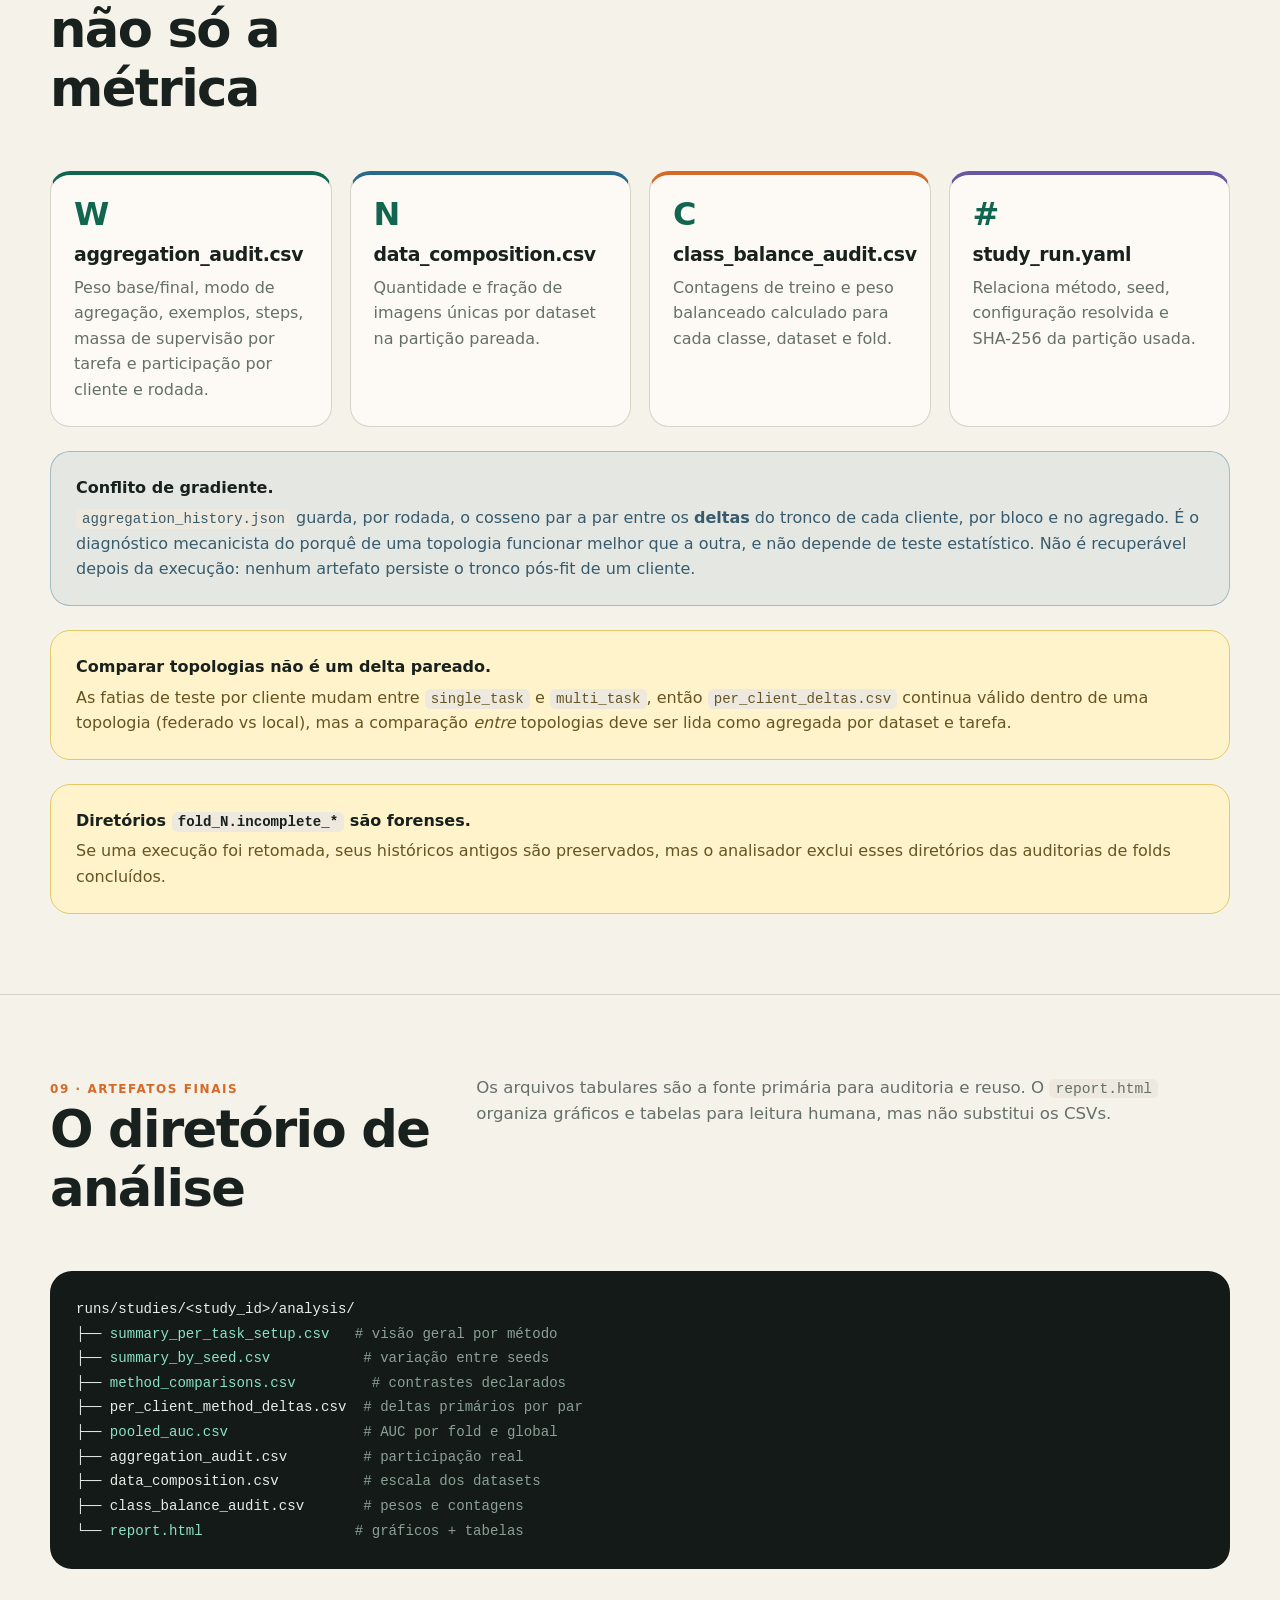
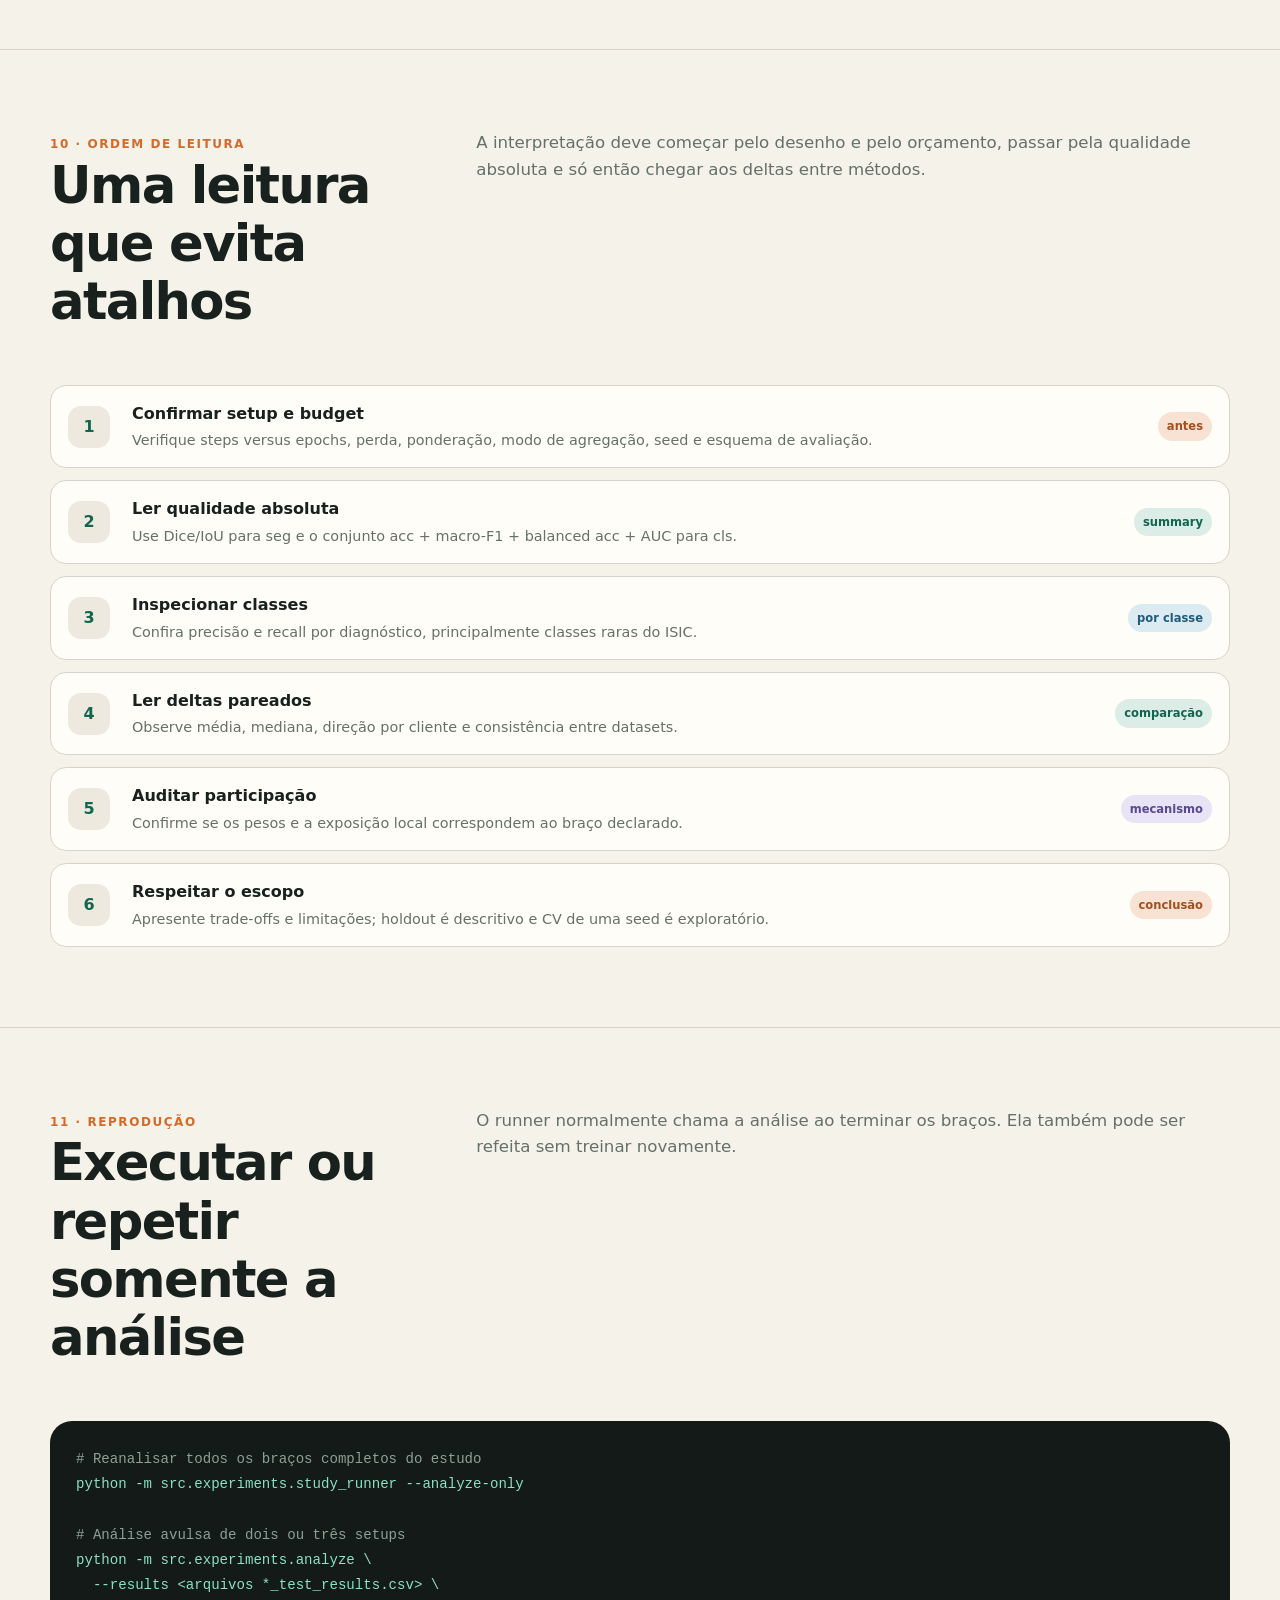
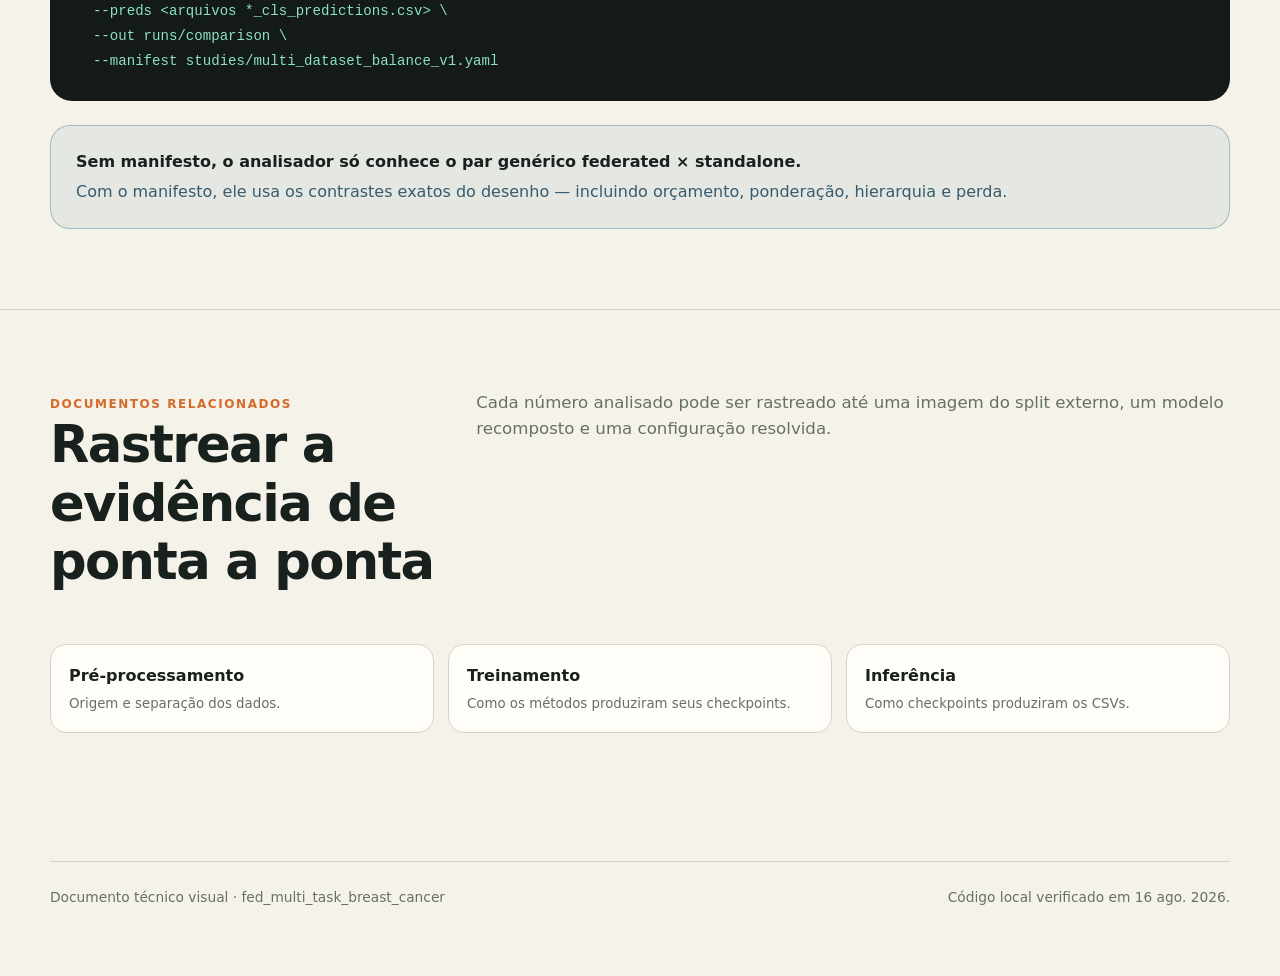
==== commit 55997caf: "feat: add multi-task federated client topology" ====
--- a/docs/analise_resultados.html
+++ b/docs/analise_resultados.html
@@ -50,12 +50,13 @@
       <div class="shell">
         <div class="section-head">
           <div><span class="kicker">01 · Entradas</span><h2>O analisador recebe dois níveis de evidência</h2></div>
-          <p>Os arquivos de resultado têm uma linha por cliente × fold; os arquivos de predição têm uma linha por imagem de classificação. Ambos são necessários porque algumas métricas podem ser agregadas diretamente, enquanto a AUC pooled exige probabilidades individuais.</p>
+          <p>Os arquivos de resultado têm uma linha por cliente × fold × <strong>tarefa</strong>; os arquivos de predição têm uma linha por imagem de classificação. Ambos são necessários porque algumas métricas podem ser agregadas diretamente, enquanto a AUC pooled exige probabilidades individuais.</p>
         </div>
         <div class="split-view">
           <article class="panel"><div class="panel-head"><h3>*_test_results.csv</h3><p>nível cliente × fold</p></div><div class="panel-body"><ul><li>métricas finais de seg ou cls;</li><li>dataset, tarefa, setup e método;</li><li>fold, cliente, seed e esquema;</li><li>tamanho da fatia de teste.</li></ul></div></article>
           <article class="panel"><div class="panel-head blue"><h3>*_cls_predictions.csv</h3><p>nível imagem</p></div><div class="panel-body"><ul><li>ground truth e classe prevista;</li><li>probabilidades por classe;</li><li>nomes das classes;</li><li>dataset e identificadores do run.</li></ul></div></article>
         </div>
+        <div class="callout info"><b>Um cliente pode emitir mais de uma linha.</b><p>Com <code>client_topology: multi_task</code>, um cliente possui várias tarefas sobre as mesmas imagens e é pontuado uma vez por tarefa, sobre a fatia que aquela tarefa supervisiona. O analisador já chaveia tudo por <code>dataset/fold/client_id/task</code>, então nada muda nele — mas essas duas linhas compartilham imagens <em>e</em> modelo, o que as torna ainda menos independentes que os pares monotarefa.</p></div>
         <div class="callout info"><b>Compatibilidade com arquivos antigos.</b><p>Se colunas como <code>dataset</code>, <code>study_id</code> ou <code>method_id</code> estiverem ausentes, o analisador preenche chaves explícitas <code>legacy</code>. Um único fold sem metadado vira <code>unknown_single_split</code>, não é presumido como holdout.</p></div>
       </div>
     </section>
@@ -182,11 +183,13 @@
           <p>A análise também lê a partição e os históricos de agregação. Isso permite conferir se o experimento executado corresponde ao experimento descrito.</p>
         </div>
         <div class="cards four">
-          <article class="card green"><div class="num">W</div><h3>aggregation_audit.csv</h3><p>Peso base/final, modo de agregação, exemplos, steps e participação por cliente e rodada.</p></article>
+          <article class="card green"><div class="num">W</div><h3>aggregation_audit.csv</h3><p>Peso base/final, modo de agregação, exemplos, steps, massa de supervisão por tarefa e participação por cliente e rodada.</p></article>
           <article class="card blue"><div class="num">N</div><h3>data_composition.csv</h3><p>Quantidade e fração de imagens únicas por dataset na partição pareada.</p></article>
           <article class="card orange"><div class="num">C</div><h3>class_balance_audit.csv</h3><p>Contagens de treino e peso balanceado calculado para cada classe, dataset e fold.</p></article>
           <article class="card purple"><div class="num">#</div><h3>study_run.yaml</h3><p>Relaciona método, seed, configuração resolvida e SHA-256 da partição usada.</p></article>
         </div>
+        <div class="callout info"><b>Conflito de gradiente.</b><p><code>aggregation_history.json</code> guarda, por rodada, o cosseno par a par entre os <strong>deltas</strong> do tronco de cada cliente, por bloco e no agregado. É o diagnóstico mecanicista do porquê de uma topologia funcionar melhor que a outra, e não depende de teste estatístico. Não é recuperável depois da execução: nenhum artefato persiste o tronco pós-fit de um cliente.</p></div>
+        <div class="callout"><b>Comparar topologias não é um delta pareado.</b><p>As fatias de teste por cliente mudam entre <code>single_task</code> e <code>multi_task</code>, então <code>per_client_deltas.csv</code> continua válido dentro de uma topologia (federado vs local), mas a comparação <em>entre</em> topologias deve ser lida como agregada por dataset e tarefa.</p></div>
         <div class="callout"><b>Diretórios <code>fold_N.incomplete_*</code> são forenses.</b><p>Se uma execução foi retomada, seus históricos antigos são preservados, mas o analisador exclui esses diretórios das auditorias de folds concluídos.</p></div>
       </div>
     </section>
